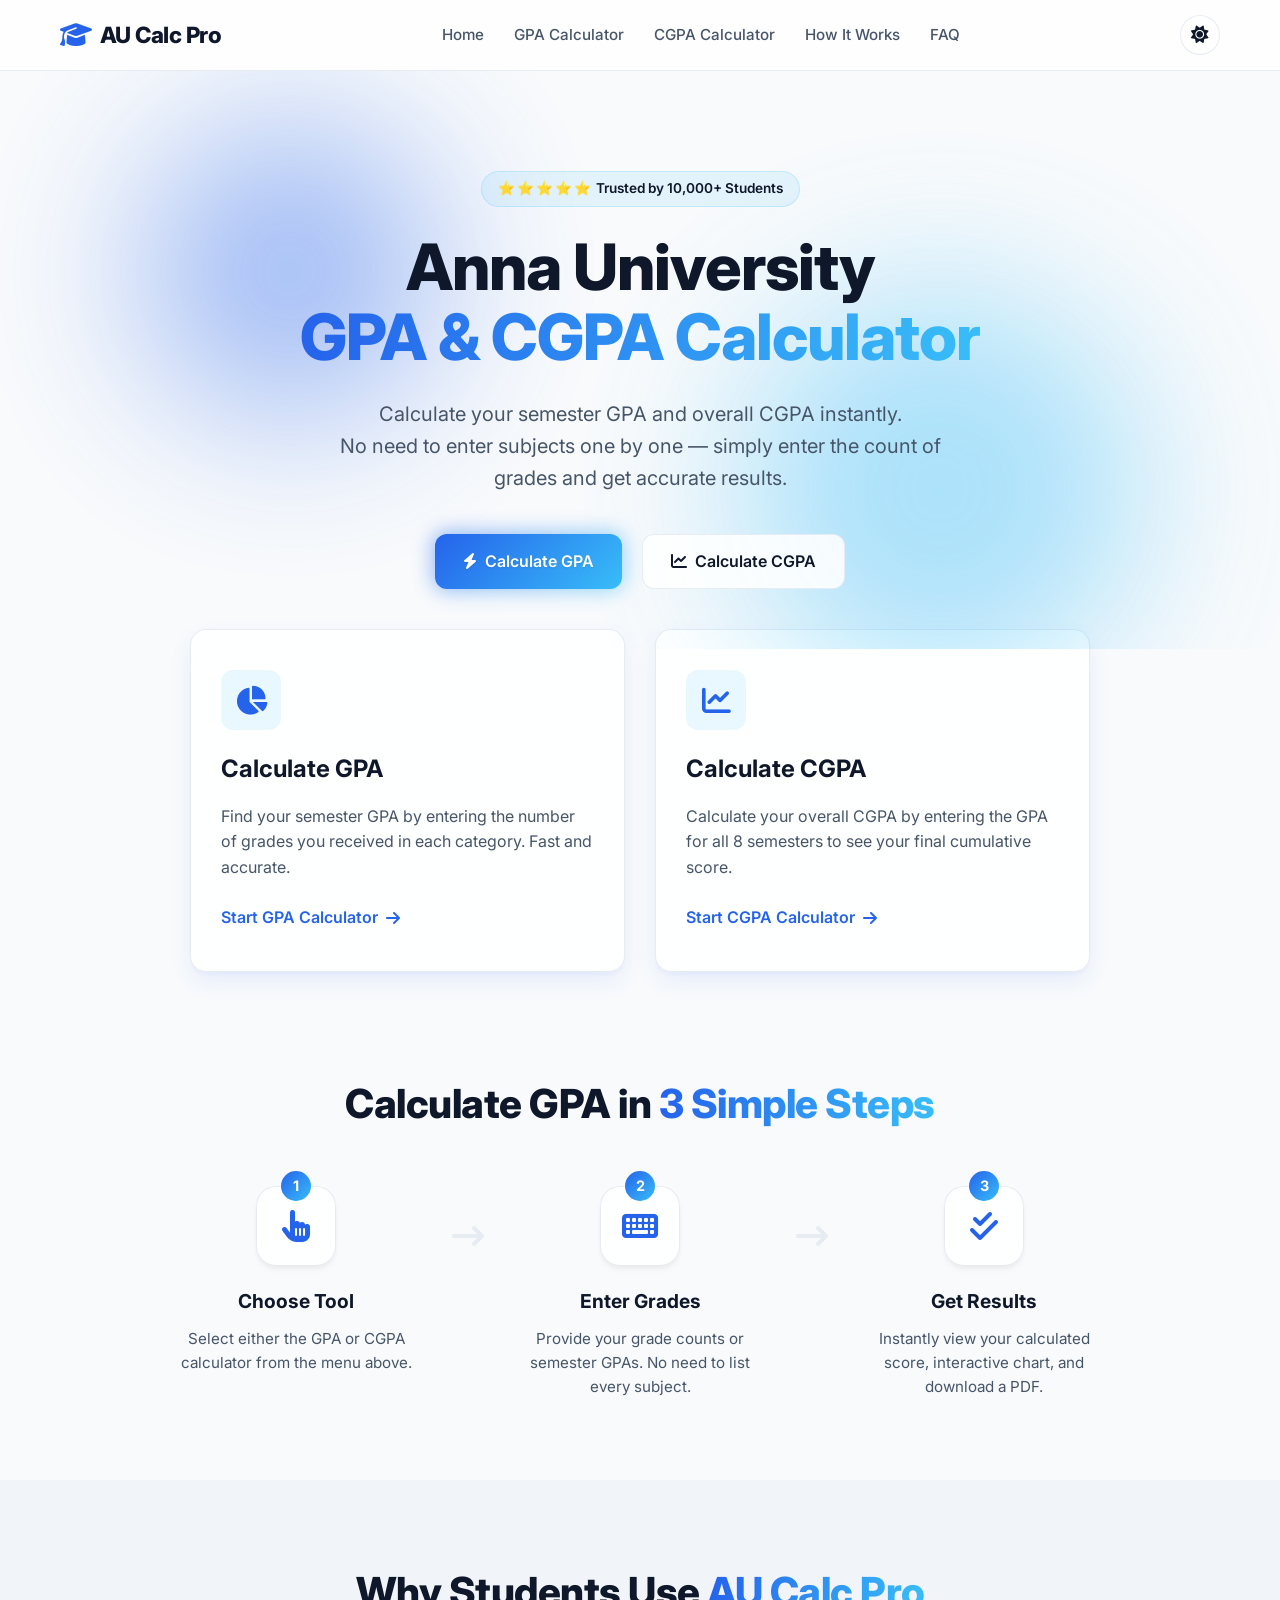
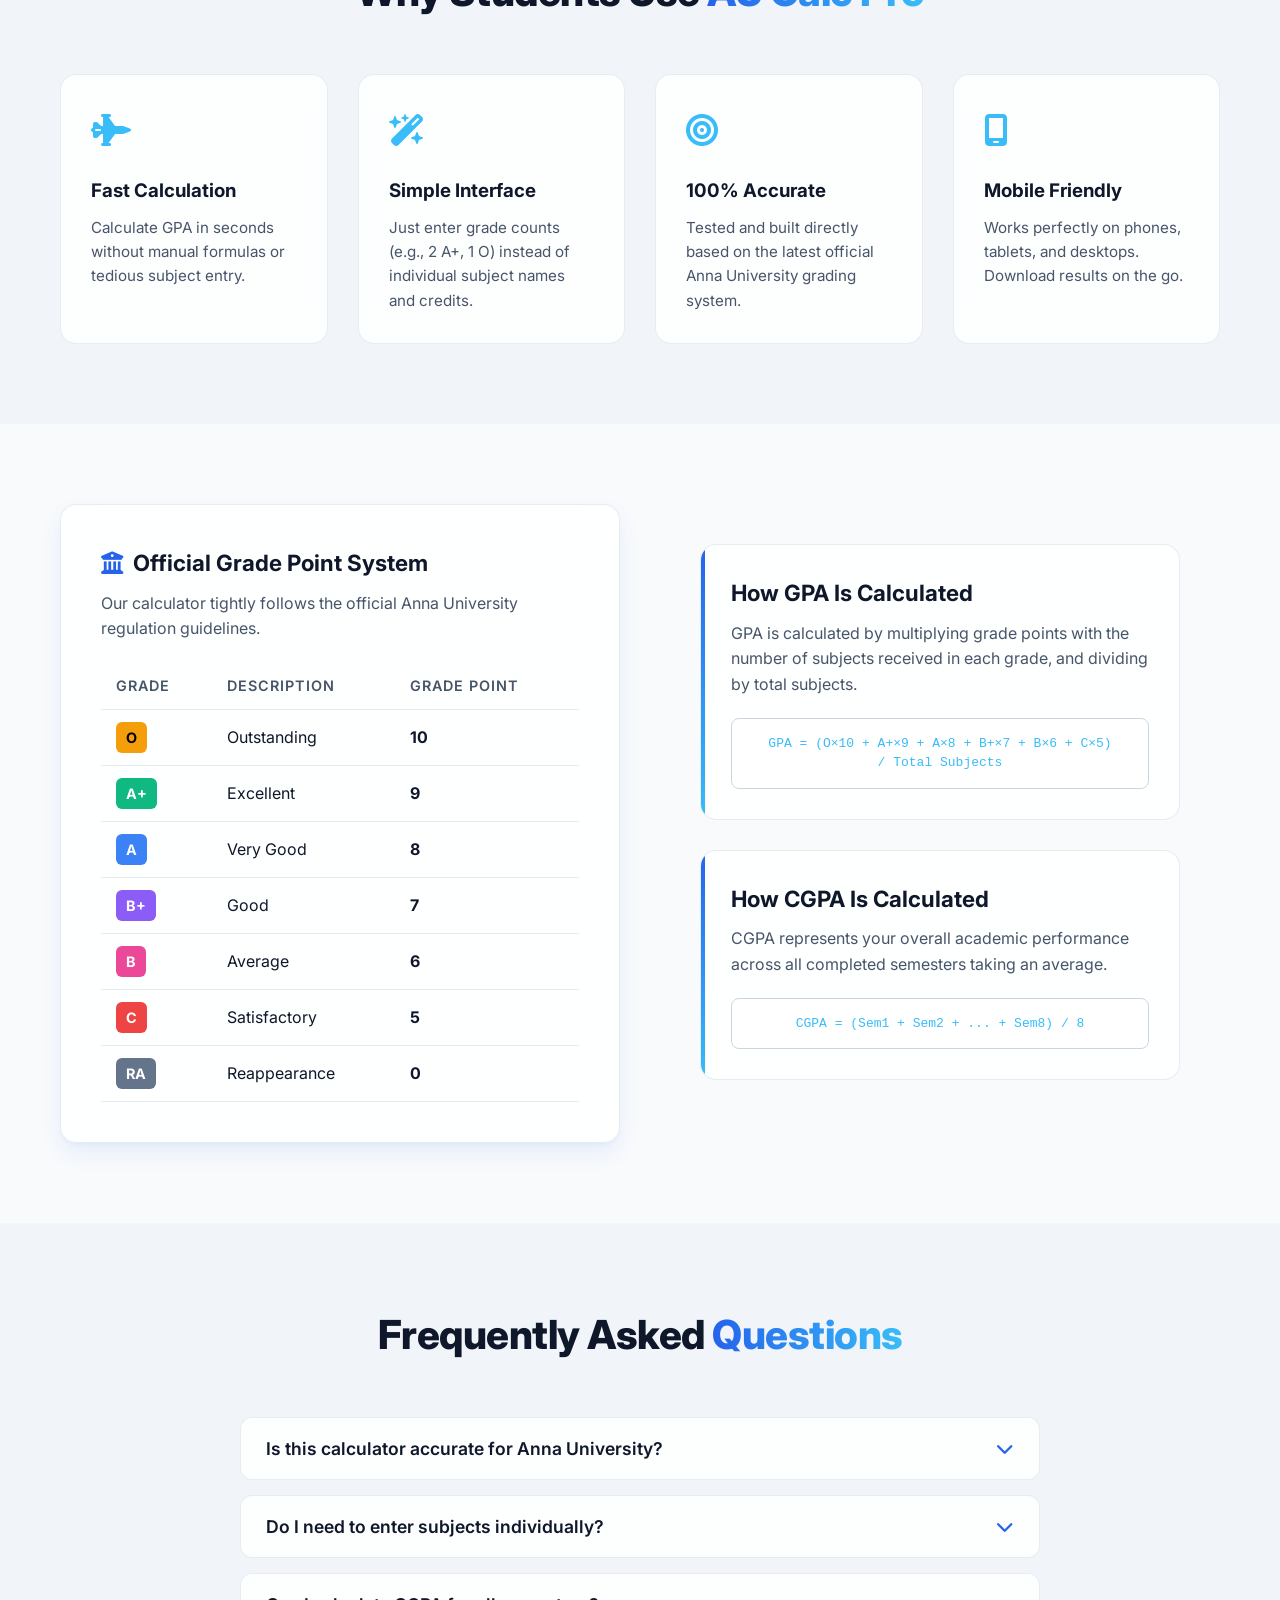
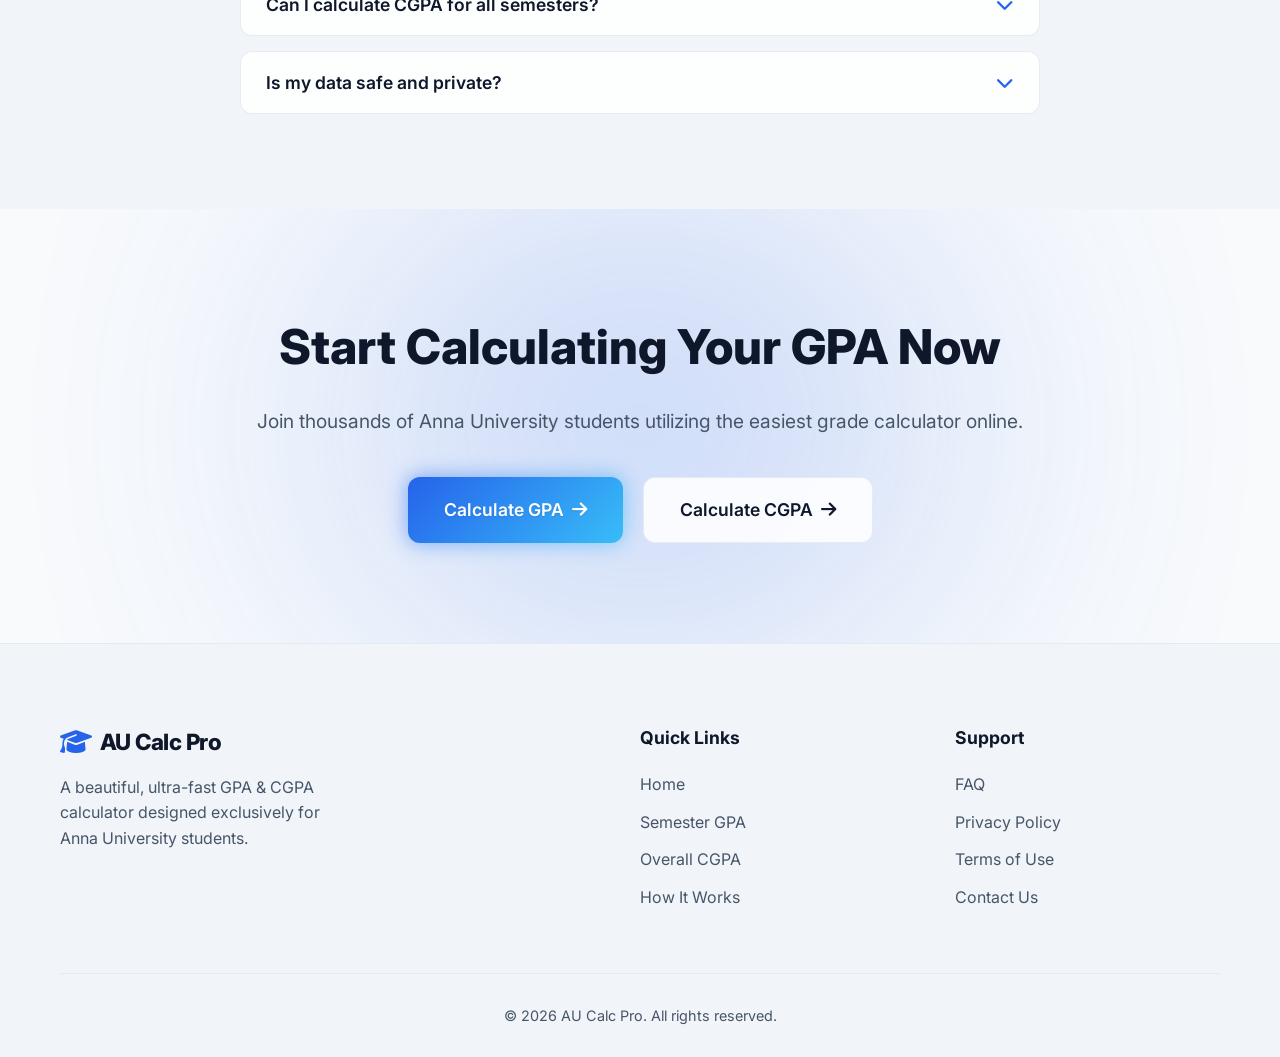
==== index.html @ 8a16a92a "Add files via upload" ====
<!DOCTYPE html>
<html lang="en">

<head>
    <meta charset="UTF-8">
    <meta name="viewport" content="width=device-width, initial-scale=1.0">
    <title>Anna University GPA & CGPA Calculator | AU Calc Pro</title>
    <meta name="description"
        content="Calculate Anna University GPA and CGPA instantly. Enter grade counts and semester GPAs to get accurate results in seconds based on the official grading system.">
    <meta name="keywords"
        content="Anna University GPA calculator, CGPA calculator Anna University, AU GPA calculator, Anna University CGPA calculator, Anna University Grade Point Average">
    <!-- Google Fonts -->
    <link href="https://fonts.googleapis.com/css2?family=Inter:wght@300;400;500;600;700;800&display=swap"
        rel="stylesheet">
    <!-- Font Awesome -->
    <link rel="stylesheet" href="https://cdnjs.cloudflare.com/ajax/libs/font-awesome/6.4.0/css/all.min.css">
    <!-- Custom CSS -->
    <link rel="stylesheet" href="css/style.css">
</head>

<body>

    <!-- 1. Navbar -->
    <nav class="navbar sticky-nav">
        <div class="container nav-container">
            <a href="index.html" class="logo">
                <i class="fa-solid fa-graduation-cap"></i>
                <span>AU Calc Pro</span>
            </a>

            <ul class="nav-links">
                <li><a href="#home">Home</a></li>
                <li><a href="gpa.html">GPA Calculator</a></li>
                <li><a href="cgpa.html">CGPA Calculator</a></li>
                <li><a href="#how-it-works">How It Works</a></li>
                <li><a href="#faq">FAQ</a></li>
            </ul>

            <div class="nav-actions">
                <div class="theme-toggle" id="theme-toggle" title="Toggle Theme">
                    <i class="fa-solid fa-moon"></i>
                </div>
                <button class="menu-toggle" id="mobile-menu-btn"><i class="fa-solid fa-bars"></i></button>
            </div>
        </div>
    </nav>

    <!-- 2. Hero Section -->
    <section id="home" class="hero-section">
        <div class="container hero-content">
            <div class="trust-badge">
                <span class="stars">⭐⭐⭐⭐⭐</span> Trusted by 10,000+ Students
            </div>
            <h1>Anna University <br><span class="gradient-text">GPA & CGPA Calculator</span></h1>
            <p class="hero-subtitle">
                Calculate your semester GPA and overall CGPA instantly. <br>
                No need to enter subjects one by one — simply enter the count of grades and get accurate results.
            </p>
            <div class="hero-buttons">
                <a href="gpa.html" class="primary-btn glow-btn"><i class="fa-solid fa-bolt"></i> Calculate GPA</a>
                <a href="cgpa.html" class="secondary-btn"><i class="fa-solid fa-chart-line"></i> Calculate CGPA</a>
            </div>

            <!-- Floating Decorative Elements -->
            <div class="blob blob-1"></div>
            <div class="blob blob-2"></div>
        </div>
    </section>

    <!-- 3. Calculator Selection Section -->
    <section class="selection-section container">
        <div class="cards-grid">
            <!-- GPA Card -->
            <div class="action-card gpa-card shadow-lg glass-card">
                <div class="card-icon glow-icon">
                    <i class="fa-solid fa-chart-pie"></i>
                </div>
                <h2>Calculate GPA</h2>
                <p>Find your semester GPA by entering the number of grades you received in each category. Fast and
                    accurate.</p>
                <a href="gpa.html" class="card-link">Start GPA Calculator <i class="fa-solid fa-arrow-right"></i></a>
            </div>

            <!-- CGPA Card -->
            <div class="action-card cgpa-card shadow-lg glass-card">
                <div class="card-icon glow-icon">
                    <i class="fa-solid fa-chart-line"></i>
                </div>
                <h2>Calculate CGPA</h2>
                <p>Calculate your overall CGPA by entering the GPA for all 8 semesters to see your final cumulative
                    score.</p>
                <a href="cgpa.html" class="card-link">Start CGPA Calculator <i class="fa-solid fa-arrow-right"></i></a>
            </div>
        </div>
    </section>

    <!-- 4. How It Works -->
    <section id="how-it-works" class="how-it-works section-padding">
        <div class="container text-center">
            <h2 class="section-title">Calculate GPA in <span class="gradient-text">3 Simple Steps</span></h2>

            <div class="steps-grid">
                <div class="step-card">
                    <div class="step-number">1</div>
                    <div class="step-icon"><i class="fa-solid fa-hand-pointer"></i></div>
                    <h3>Choose Tool</h3>
                    <p>Select either the GPA or CGPA calculator from the menu above.</p>
                </div>
                <div class="step-line"><i class="fa-solid fa-arrow-right-long"></i></div>
                <div class="step-card">
                    <div class="step-number">2</div>
                    <div class="step-icon"><i class="fa-solid fa-keyboard"></i></div>
                    <h3>Enter Grades</h3>
                    <p>Provide your grade counts or semester GPAs. No need to list every subject.</p>
                </div>
                <div class="step-line"><i class="fa-solid fa-arrow-right-long"></i></div>
                <div class="step-card">
                    <div class="step-number">3</div>
                    <div class="step-icon"><i class="fa-solid fa-check-double"></i></div>
                    <h3>Get Results</h3>
                    <p>Instantly view your calculated score, interactive chart, and download a PDF.</p>
                </div>
            </div>
        </div>
    </section>

    <!-- 5. Features Section -->
    <section class="features-section section-padding bg-alt">
        <div class="container">
            <div class="text-center mb-50">
                <h2 class="section-title">Why Students Use <span class="gradient-text">AU Calc Pro</span></h2>
            </div>

            <div class="feature-grid">
                <div class="feature-box glass-card">
                    <div class="f-icon text-accent"><i class="fa-solid fa-fighter-jet"></i></div>
                    <h3>Fast Calculation</h3>
                    <p>Calculate GPA in seconds without manual formulas or tedious subject entry.</p>
                </div>

                <div class="feature-box glass-card">
                    <div class="f-icon text-accent"><i class="fa-solid fa-wand-magic-sparkles"></i></div>
                    <h3>Simple Interface</h3>
                    <p>Just enter grade counts (e.g., 2 A+, 1 O) instead of individual subject names and credits.</p>
                </div>

                <div class="feature-box glass-card">
                    <div class="f-icon text-accent"><i class="fa-solid fa-bullseye"></i></div>
                    <h3>100% Accurate</h3>
                    <p>Tested and built directly based on the latest official Anna University grading system.</p>
                </div>

                <div class="feature-box glass-card">
                    <div class="f-icon text-accent"><i class="fa-solid fa-mobile-screen"></i></div>
                    <h3>Mobile Friendly</h3>
                    <p>Works perfectly on phones, tablets, and desktops. Download results on the go.</p>
                </div>
            </div>
        </div>
    </section>

    <!-- 6 & 7. Grading System & Explanations -->
    <section class="info-section section-padding">
        <div class="container">
            <div class="split-layout">
                <!-- Left: Grading Table -->
                <div class="info-block glass-card shadow-lg">
                    <h3><i class="fa-solid fa-building-columns text-primary"></i> Official Grade Point System</h3>
                    <p class="mb-20 text-muted">Our calculator tightly follows the official Anna University regulation
                        guidelines.</p>

                    <table class="styled-table">
                        <thead>
                            <tr>
                                <th>Grade</th>
                                <th>Description</th>
                                <th>Grade Point</th>
                            </tr>
                        </thead>
                        <tbody>
                            <tr>
                                <td><span class="badge badge-o">O</span></td>
                                <td>Outstanding</td>
                                <td><strong>10</strong></td>
                            </tr>
                            <tr>
                                <td><span class="badge badge-aplus">A+</span></td>
                                <td>Excellent</td>
                                <td><strong>9</strong></td>
                            </tr>
                            <tr>
                                <td><span class="badge badge-a">A</span></td>
                                <td>Very Good</td>
                                <td><strong>8</strong></td>
                            </tr>
                            <tr>
                                <td><span class="badge badge-bplus">B+</span></td>
                                <td>Good</td>
                                <td><strong>7</strong></td>
                            </tr>
                            <tr>
                                <td><span class="badge badge-b">B</span></td>
                                <td>Average</td>
                                <td><strong>6</strong></td>
                            </tr>
                            <tr>
                                <td><span class="badge badge-c">C</span></td>
                                <td>Satisfactory</td>
                                <td><strong>5</strong></td>
                            </tr>
                            <tr>
                                <td><span class="badge badge-ra">RA</span></td>
                                <td>Reappearance</td>
                                <td><strong>0</strong></td>
                            </tr>
                        </tbody>
                    </table>
                </div>

                <!-- Right: Explanations -->
                <div class="info-block explanations">
                    <div class="explanation-box">
                        <h3>How GPA Is Calculated</h3>
                        <p class="text-muted">GPA is calculated by multiplying grade points with the number of subjects
                            received in each grade, and dividing by total subjects.</p>
                        <div class="formula-box">
                            <code>GPA = (O×10 + A+×9 + A×8 + B+×7 + B×6 + C×5) <br> / Total Subjects</code>
                        </div>
                    </div>

                    <div class="explanation-box mt-30">
                        <h3>How CGPA Is Calculated</h3>
                        <p class="text-muted">CGPA represents your overall academic performance across all completed
                            semesters taking an average.</p>
                        <div class="formula-box">
                            <code>CGPA = (Sem1 + Sem2 + ... + Sem8) / 8</code>
                        </div>
                    </div>
                </div>
            </div>
        </div>
    </section>

    <!-- 9. FAQ Section -->
    <section id="faq" class="faq-section section-padding bg-alt">
        <div class="container">
            <h2 class="section-title text-center mb-50">Frequently Asked <span class="gradient-text">Questions</span>
            </h2>

            <div class="faq-container">
                <div class="faq-item">
                    <button class="faq-question">
                        Is this calculator accurate for Anna University?
                        <i class="fa-solid fa-chevron-down"></i>
                    </button>
                    <div class="faq-answer">
                        <p>Yes. It rigorously follows the official Anna University 10-point grading system where O is
                            10, A+ is 9, down to C which is 5.</p>
                    </div>
                </div>

                <div class="faq-item">
                    <button class="faq-question">
                        Do I need to enter subjects individually?
                        <i class="fa-solid fa-chevron-down"></i>
                    </button>
                    <div class="faq-answer">
                        <p>No. You only need to enter the total count of grades received. For example, if you got 2 A+
                            grades, just type '2' alongside the A+ field. This makes calculating extremely fast compared
                            to picking individual subjects from a drop-down list.</p>
                    </div>
                </div>

                <div class="faq-item">
                    <button class="faq-question">
                        Can I calculate CGPA for all semesters?
                        <i class="fa-solid fa-chevron-down"></i>
                    </button>
                    <div class="faq-answer">
                        <p>Yes! Navigate to the CGPA Calculator to view an interface supporting up to all 8 semesters.
                            Just drop in your semester GPA totals and hit calculate.</p>
                    </div>
                </div>

                <div class="faq-item">
                    <button class="faq-question">
                        Is my data safe and private?
                        <i class="fa-solid fa-chevron-down"></i>
                    </button>
                    <div class="faq-answer">
                        <p>100%. All calculations are handled purely on your device's browser. We do not store your
                            grades, transmit them to any server, or require a login.</p>
                    </div>
                </div>
            </div>
        </div>
    </section>

    <!-- 10. Call To Action -->
    <section class="cta-section">
        <div class="container text-center relative z-10">
            <h2>Start Calculating Your GPA Now</h2>
            <p>Join thousands of Anna University students utilizing the easiest grade calculator online.</p>
            <div class="cta-actions">
                <a href="gpa.html" class="primary-btn glow-btn cta-btn">Calculate GPA <i
                        class="fa-solid fa-arrow-right"></i></a>
                <a href="cgpa.html" class="secondary-btn cta-btn">Calculate CGPA <i
                        class="fa-solid fa-arrow-right"></i></a>
            </div>
        </div>
        <div class="cta-bg-glow"></div>
    </section>

    <!-- 11. Footer -->
    <footer class="modern-footer">
        <div class="container">
            <div class="footer-grid">
                <div class="footer-brand">
                    <div class="logo">
                        <i class="fa-solid fa-graduation-cap text-primary"></i>
                        <span>AU Calc Pro</span>
                    </div>
                    <p class="mt-15 text-muted">A beautiful, ultra-fast GPA & CGPA calculator designed exclusively for
                        Anna University students.</p>
                </div>

                <div class="footer-links">
                    <h4>Quick Links</h4>
                    <ul>
                        <li><a href="index.html">Home</a></li>
                        <li><a href="gpa.html">Semester GPA</a></li>
                        <li><a href="cgpa.html">Overall CGPA</a></li>
                        <li><a href="#how-it-works">How It Works</a></li>
                    </ul>
                </div>

                <div class="footer-links">
                    <h4>Support</h4>
                    <ul>
                        <li><a href="#faq">FAQ</a></li>
                        <li><a href="#">Privacy Policy</a></li>
                        <li><a href="#">Terms of Use</a></li>
                        <li><a href="#">Contact Us</a></li>
                    </ul>
                </div>
            </div>

            <div class="footer-bottom text-center">
                <p>&copy; 2026 AU Calc Pro. All rights reserved.</p>
            </div>
        </div>
    </footer>

    <script src="js/script.js"></script>
</body>

</html>
---- css/style.css ----
/* ===== Base Variables & Themes ===== */
@import url('https://fonts.googleapis.com/css2?family=Inter:wght@300;400;500;600;700;800&display=swap');

:root {
    /* Light Mode Theme */
    --bg-main: #f8fafc;
    --bg-alt: #f1f5f9;
    --text-main: #0f172a;
    --text-muted: #475569;
    --card-bg: rgba(255, 255, 255, 0.85);
    --card-border: rgba(226, 232, 240, 0.8);

    /* Startup Palette */
    --primary: #2563eb;
    --primary-hover: #1d4ed8;
    --accent: #38bdf8;
    --gradient: linear-gradient(135deg, #2563eb 0%, #38bdf8 100%);
    --gradient-text: linear-gradient(to right, #2563eb, #38bdf8);
    --shadow-sm: 0 4px 6px -1px rgba(0, 0, 0, 0.05), 0 2px 4px -1px rgba(0, 0, 0, 0.03);
    --shadow-lg: 0 10px 25px -3px rgba(37, 99, 235, 0.1), 0 4px 6px -2px rgba(37, 99, 235, 0.05);
    --input-bg: #ffffff;
    --input-border: #cbd5e1;
    --error: #ef4444;

    /* Grade Colors */
    --grade-o: #f59e0b;
    /* Amber */
    --grade-aplus: #10b981;
    /* Emerald */
    --grade-a: #3b82f6;
    /* Blue */
    --grade-bplus: #8b5cf6;
    /* Violet */
    --grade-b: #ec4899;
    /* Pink */
    --grade-c: #ef4444;
    /* Red */
    --grade-ra: #64748b;
    /* Slate */
}

.dark-theme {
    /* Dark Mode Theme (Specified) */
    --bg-main: #0F172A;
    --bg-alt: #0B1120;
    --text-main: #F1F5F9;
    --text-muted: #94A3B8;
    --card-bg: #1E293B;
    --card-bg-glass: rgba(30, 41, 59, 0.6);
    --card-border: rgba(255, 255, 255, 0.08);

    /* Startup Palette */
    --primary: #38BDF8;
    --primary-hover: #0ea5e9;
    --accent: #818CF8;
    --gradient: linear-gradient(135deg, #38BDF8 0%, #818CF8 100%);
    --gradient-text: linear-gradient(to right, #38BDF8, #818CF8);
    --shadow-sm: 0 4px 6px -1px rgba(0, 0, 0, 0.2), 0 2px 4px -1px rgba(0, 0, 0, 0.1);
    --shadow-lg: 0 10px 30px rgba(0, 0, 0, 0.3);
    --input-bg: rgba(15, 23, 42, 0.8);
    --input-border: rgba(255, 255, 255, 0.1);
    --error: #f87171;
}

/* ===== Resets & Core ===== */
* {
    margin: 0;
    padding: 0;
    box-sizing: border-box;
}

html {
    scroll-behavior: smooth;
}

body {
    font-family: 'Inter', sans-serif;
    background-color: var(--bg-main);
    color: var(--text-main);
    transition: background-color 0.3s ease, color 0.3s ease;
    line-height: 1.6;
    overflow-x: hidden;
}

a {
    text-decoration: none;
    color: inherit;
    transition: all 0.2s ease;
}

.container {
    width: 100%;
    max-width: 1200px;
    margin: 0 auto;
    padding: 0 20px;
}

.section-padding {
    padding: 80px 0;
}

.bg-alt {
    background-color: var(--bg-alt);
}

.text-center {
    text-align: center;
}

.mb-20 {
    margin-bottom: 20px;
}

.mb-50 {
    margin-bottom: 50px;
}

.mt-15 {
    margin-top: 15px;
}

.mt-30 {
    margin-top: 30px;
}

.text-muted {
    color: var(--text-muted);
}

.text-primary {
    color: var(--primary);
}

.text-accent {
    color: var(--accent);
}

.relative {
    position: relative;
}

.z-10 {
    z-index: 10;
}

/* ===== Utilities ===== */
.gradient-text {
    background: var(--gradient-text);
    -webkit-background-clip: text;
    background-clip: text;
    color: transparent;
    display: inline-block;
}

.glass-card {
    background: var(--card-bg-glass, var(--card-bg));
    backdrop-filter: blur(16px);
    -webkit-backdrop-filter: blur(16px);
    border: 1px solid var(--card-border);
    border-radius: 16px;
}

.shadow-lg {
    box-shadow: var(--shadow-lg);
}

/* ===== Navbar (Modern Startup) ===== */
.sticky-nav {
    position: sticky;
    top: 0;
    z-index: 1000;
    background: rgba(15, 23, 42, 0.8);
    backdrop-filter: blur(12px);
    -webkit-backdrop-filter: blur(12px);
    border-bottom: 1px solid var(--card-border);
    padding: 15px 0;
    transition: all 0.3s ease;
}

body:not(.dark-theme) .sticky-nav {
    background: rgba(255, 255, 255, 0.8);
}

.nav-container {
    display: flex;
    justify-content: space-between;
    align-items: center;
}

.logo {
    font-size: 1.4rem;
    font-weight: 800;
    display: flex;
    align-items: center;
    gap: 8px;
    letter-spacing: -0.5px;
}

.logo i {
    color: var(--primary);
    font-size: 1.6rem;
}

.nav-links {
    display: flex;
    list-style: none;
    gap: 30px;
    font-weight: 500;
    font-size: 0.95rem;
}

.nav-links a {
    color: var(--text-muted);
}

.nav-links a:hover {
    color: var(--primary);
}

.nav-actions {
    display: flex;
    align-items: center;
    gap: 15px;
}

.theme-toggle {
    cursor: pointer;
    width: 40px;
    height: 40px;
    display: flex;
    align-items: center;
    justify-content: center;
    border-radius: 50%;
    background: var(--card-bg);
    border: 1px solid var(--card-border);
    font-size: 1.1rem;
    transition: transform 0.3s ease, color 0.3s ease;
}

.theme-toggle:hover {
    transform: rotate(20deg);
    color: var(--primary);
}

.menu-toggle {
    display: none;
    background: none;
    border: none;
    color: var(--text-main);
    font-size: 1.5rem;
    cursor: pointer;
}

/* ===== Buttons ===== */
.primary-btn,
.secondary-btn {
    display: inline-flex;
    align-items: center;
    justify-content: center;
    gap: 8px;
    padding: 14px 28px;
    border-radius: 12px;
    font-weight: 600;
    font-size: 1rem;
    transition: all 0.3s ease;
    border: none;
    cursor: pointer;
}

.primary-btn {
    background: var(--gradient);
    color: white !important;
    text-shadow: 0 1px 2px rgba(0, 0, 0, 0.1);
}

.primary-btn:hover {
    transform: translateY(-2px);
    box-shadow: 0 10px 20px -10px var(--primary);
}

.secondary-btn {
    background: var(--card-bg);
    border: 1px solid var(--card-border);
    color: var(--text-main);
}

.secondary-btn:hover {
    border-color: var(--primary);
    transform: translateY(-2px);
}

.glow-btn {
    position: relative;
}

.glow-btn::after {
    content: '';
    position: absolute;
    inset: -2px;
    border-radius: 14px;
    background: var(--gradient);
    z-index: -1;
    opacity: 0.5;
    filter: blur(10px);
    transition: opacity 0.3s;
}

.glow-btn:hover::after {
    opacity: 0.8;
}

/* ===== Hero Section ===== */
.hero-section {
    padding: 100px 0 60px;
    position: relative;
    overflow: hidden;
}

.hero-content {
    text-align: center;
    max-width: 800px;
    position: relative;
    z-index: 2;
    animation: fadeUp 0.8s ease-out;
}

@keyframes fadeUp {
    from {
        opacity: 0;
        transform: translateY(30px);
    }

    to {
        opacity: 1;
        transform: translateY(0);
    }
}

.trust-badge {
    display: inline-block;
    padding: 6px 16px;
    background: rgba(56, 189, 248, 0.1);
    border: 1px solid rgba(56, 189, 248, 0.2);
    border-radius: 30px;
    font-size: 0.85rem;
    font-weight: 600;
    color: var(--text-main);
    margin-bottom: 25px;
}

.stars {
    letter-spacing: 2px;
}

.hero-section h1 {
    font-size: 4rem;
    font-weight: 800;
    line-height: 1.1;
    letter-spacing: -1px;
    margin-bottom: 25px;
}

.hero-subtitle {
    font-size: 1.25rem;
    color: var(--text-muted);
    margin-bottom: 40px;
    max-width: 650px;
    margin-left: auto;
    margin-right: auto;
}

.hero-buttons {
    display: flex;
    gap: 20px;
    justify-content: center;
}

/* Ambient Background Blobs */
.blob {
    position: absolute;
    border-radius: 50%;
    filter: blur(80px);
    z-index: -1;
    opacity: 0.4;
}

.blob-1 {
    width: 300px;
    height: 300px;
    background: var(--primary);
    top: -50px;
    left: -100px;
}

.blob-2 {
    width: 400px;
    height: 400px;
    background: var(--accent);
    bottom: -100px;
    right: -100px;
}

/* ===== Cards Selection Grid ===== */
.cards-grid {
    display: grid;
    grid-template-columns: 1fr 1fr;
    gap: 30px;
    max-width: 900px;
    margin: 0 auto;
    transform: translateY(-20px);
}

.action-card {
    padding: 40px 30px;
    text-align: left;
    transition: transform 0.4s ease, border-color 0.4s ease;
    display: flex;
    flex-direction: column;
}

.action-card:hover {
    transform: translateY(-10px);
    border-color: var(--primary);
}

.card-icon {
    width: 60px;
    height: 60px;
    background: rgba(56, 189, 248, 0.1);
    color: var(--primary);
    border-radius: 12px;
    display: flex;
    align-items: center;
    justify-content: center;
    font-size: 1.8rem;
    margin-bottom: 20px;
}

.action-card h2 {
    font-size: 1.5rem;
    font-weight: 700;
    margin-bottom: 15px;
}

.action-card p {
    color: var(--text-muted);
    margin-bottom: 25px;
    flex-grow: 1;
}

.card-link {
    font-weight: 600;
    color: var(--primary);
    display: inline-flex;
    align-items: center;
    gap: 8px;
}

.card-link i {
    transition: transform 0.3s;
}

.action-card:hover .card-link i {
    transform: translateX(5px);
}

/* ===== How It Works ===== */
.section-title {
    font-size: 2.5rem;
    font-weight: 800;
    margin-bottom: 50px;
    letter-spacing: -0.5px;
}

.steps-grid {
    display: flex;
    justify-content: space-between;
    align-items: flex-start;
    max-width: 1000px;
    margin: 0 auto;
}

.step-card {
    flex: 1;
    position: relative;
}

.step-number {
    position: absolute;
    top: -15px;
    left: 50%;
    transform: translateX(-50%);
    width: 30px;
    height: 30px;
    background: var(--gradient);
    color: white;
    font-weight: bold;
    border-radius: 50%;
    display: flex;
    align-items: center;
    justify-content: center;
    font-size: 0.9rem;
}

.step-icon {
    width: 80px;
    height: 80px;
    background: var(--card-bg);
    border: 1px solid var(--card-border);
    border-radius: 20px;
    display: flex;
    align-items: center;
    justify-content: center;
    font-size: 2rem;
    color: var(--primary);
    margin: 0 auto 20px;
    box-shadow: var(--shadow-sm);
}

.step-card h3 {
    margin-bottom: 10px;
    font-size: 1.2rem;
}

.step-card p {
    color: var(--text-muted);
    font-size: 0.95rem;
    max-width: 250px;
    margin: 0 auto;
}

.step-line {
    font-size: 2rem;
    color: var(--card-border);
    margin-top: 25px;
}

/* ===== Features Grid ===== */
.feature-grid {
    display: grid;
    grid-template-columns: repeat(auto-fit, minmax(250px, 1fr));
    gap: 30px;
}

.feature-box {
    padding: 30px;
    text-align: left;
    transition: transform 0.3s;
}

.feature-box:hover {
    transform: translateY(-5px);
}

.f-icon {
    font-size: 2rem;
    margin-bottom: 20px;
}

.feature-box h3 {
    margin-bottom: 10px;
}

.feature-box p {
    color: var(--text-muted);
    font-size: 0.95rem;
}

/* ===== Info & Grading System ===== */
.split-layout {
    display: grid;
    grid-template-columns: 1fr 1fr;
    gap: 40px;
    align-items: start;
}

.info-block {
    padding: 40px;
}

.info-block h3 {
    font-size: 1.4rem;
    margin-bottom: 10px;
    display: flex;
    align-items: center;
    gap: 10px;
}

.styled-table {
    width: 100%;
    border-collapse: collapse;
    margin-top: 20px;
}

.styled-table th,
.styled-table td {
    padding: 12px 15px;
    text-align: left;
    border-bottom: 1px solid var(--card-border);
}

.styled-table th {
    font-weight: 600;
    color: var(--text-muted);
    font-size: 0.9rem;
    text-transform: uppercase;
    letter-spacing: 1px;
}

.badge {
    display: inline-block;
    padding: 4px 10px;
    border-radius: 6px;
    font-weight: 700;
    font-size: 0.9rem;
    color: #fff;
}

.badge-o {
    background: var(--grade-o);
    color: #000;
}

.badge-aplus {
    background: var(--grade-aplus);
}

.badge-a {
    background: var(--grade-a);
}

.badge-bplus {
    background: var(--grade-bplus);
}

.badge-b {
    background: var(--grade-b);
}

.badge-c {
    background: var(--grade-c);
}

.badge-ra {
    background: var(--grade-ra);
}

.explanation-box {
    background: var(--card-bg);
    border: 1px solid var(--card-border);
    border-radius: 16px;
    padding: 30px;
    position: relative;
    overflow: hidden;
}

.explanation-box::before {
    content: '';
    position: absolute;
    left: 0;
    top: 0;
    height: 100%;
    width: 4px;
    background: var(--gradient);
}

.formula-box {
    background: var(--input-bg);
    border: 1px solid var(--input-border);
    padding: 15px;
    border-radius: 8px;
    margin-top: 20px;
    font-family: monospace;
    color: var(--accent);
    text-align: center;
    line-height: 1.5;
}

/* ===== FAQ ===== */
.faq-container {
    max-width: 800px;
    margin: 0 auto;
}

.faq-item {
    background: var(--card-bg);
    border: 1px solid var(--card-border);
    border-radius: 12px;
    margin-bottom: 15px;
    overflow: hidden;
}

.faq-question {
    width: 100%;
    text-align: left;
    background: none;
    border: none;
    padding: 20px 25px;
    font-size: 1.1rem;
    font-weight: 600;
    color: var(--text-main);
    cursor: pointer;
    display: flex;
    justify-content: space-between;
    align-items: center;
    font-family: inherit;
}

.faq-question i {
    transition: transform 0.3s;
    color: var(--primary);
}

.faq-item.active .faq-question i {
    transform: rotate(180deg);
}

.faq-answer {
    padding: 0 25px;
    max-height: 0;
    overflow: hidden;
    transition: max-height 0.4s ease, padding 0.4s ease;
    color: var(--text-muted);
}

.faq-item.active .faq-answer {
    padding: 0 25px 20px;
    max-height: 200px;
}

/* ===== CTA Section ===== */
.cta-section {
    padding: 100px 0;
    position: relative;
    overflow: hidden;
    background: #0B1120;
    color: white;
}

body:not(.dark-theme) .cta-section {
    background: var(--bg-main);
    color: var(--text-main);
}

body:not(.dark-theme) .cta-section h2 {
    color: var(--text-main);
}

body:not(.dark-theme) .cta-section p {
    color: var(--text-muted);
}

.cta-section h2 {
    font-size: 3rem;
    font-weight: 800;
    margin-bottom: 20px;
}

.cta-section p {
    color: #94A3B8;
    font-size: 1.2rem;
    margin-bottom: 40px;
}

.cta-actions {
    display: flex;
    justify-content: center;
    gap: 20px;
}

.cta-btn {
    padding: 18px 36px;
    font-size: 1.1rem;
}

.bg-white {
    background: white;
    border: none;
}

.cta-bg-glow {
    position: absolute;
    top: 50%;
    left: 50%;
    transform: translate(-50%, -50%);
    width: 600px;
    height: 400px;
    background: var(--primary);
    filter: blur(150px);
    opacity: 0.3;
    z-index: 1;
    border-radius: 50%;
}

/* ===== Footer ===== */
.modern-footer {
    background: var(--bg-alt);
    border-top: 1px solid var(--card-border);
    padding: 80px 0 30px;
}

.footer-grid {
    display: grid;
    grid-template-columns: 2fr 1fr 1fr;
    gap: 50px;
    margin-bottom: 50px;
}

.footer-brand p {
    max-width: 300px;
}

.footer-links h4 {
    font-size: 1.1rem;
    margin-bottom: 20px;
}

.footer-links ul {
    list-style: none;
}

.footer-links li {
    margin-bottom: 12px;
}

.footer-links a {
    color: var(--text-muted);
}

.footer-links a:hover {
    color: var(--primary);
}

.footer-bottom {
    padding-top: 30px;
    border-top: 1px solid var(--card-border);
    color: var(--text-muted);
    font-size: 0.9rem;
}

/* ===== Calc Pages Specific Updates ===== */
.calc-container {
    padding-top: 40px;
    padding-bottom: 60px;
    min-height: 80vh;
}

.page-header {
    text-align: center;
    margin-bottom: 50px;
    padding-top: 20px;
}

.page-header h2 {
    font-size: 3rem;
    font-weight: 800;
    letter-spacing: -1px;
}

/* Keep existing forms from old style.css logic */
.app-layout {
    display: grid;
    grid-template-columns: 1fr 1fr;
    gap: 30px;
    align-items: start;
}

.input-panel,
.result-panel {
    padding: 40px;
}

.flex-column {
    display: flex;
    flex-direction: column;
}

.flex-grow {
    flex-grow: 1;
    display: flex;
    align-items: center;
    justify-content: center;
}

.w-100 {
    width: 100%;
}

.form-group {
    margin-bottom: 20px;
}

.form-group label {
    display: block;
    font-size: 0.95rem;
    font-weight: 600;
    margin-bottom: 10px;
    color: var(--text-muted);
}

.form-group input {
    width: 100%;
    padding: 15px 20px;
    border-radius: 12px;
    border: 1px solid var(--input-border);
    background: var(--input-bg);
    color: var(--text-main);
    font-family: inherit;
    font-size: 1.05rem;
    transition: all 0.3s;
    outline: none;
}

.form-group input:focus {
    border-color: var(--primary);
    box-shadow: 0 0 0 3px rgba(56, 189, 248, 0.2);
}

.main-input input {
    font-size: 1.5rem;
    font-weight: 700;
    text-align: center;
}

.grades-grid,
.semesters-grid {
    display: grid;
    grid-template-columns: 1fr 1fr;
    gap: 20px;
}

.grade-input-group label {
    display: flex;
    justify-content: space-between;
    align-items: center;
    padding: 10px 15px;
    border-radius: 10px 10px 0 0;
    margin-bottom: 0;
    color: #fff;
}

.grade-input-group small {
    font-weight: 500;
    opacity: 0.9;
}

.grade-input-group input {
    border-radius: 0 0 10px 10px;
    border-top: none;
    text-align: center;
    font-weight: 700;
}

.error-msg {
    color: var(--error);
    background: rgba(248, 113, 113, 0.1);
    padding: 15px;
    border-radius: 10px;
    border: 1px solid rgba(248, 113, 113, 0.2);
    font-weight: 500;
    display: none;
    align-items: center;
    gap: 10px;
    margin-top: 20px;
    animation: shake 0.5s;
}

/* Result Panel */
.result-header {
    display: flex;
    justify-content: space-between;
    align-items: center;
    margin-bottom: 30px;
    padding-bottom: 20px;
    border-bottom: 1px solid var(--card-border);
}

.result-actions {
    display: flex;
    gap: 10px;
}

.icon-btn {
    width: 40px;
    height: 40px;
    border-radius: 10px;
    border: 1px solid var(--input-border);
    background: var(--input-bg);
    color: var(--text-main);
    cursor: pointer;
    transition: all 0.2s;
    display: flex;
    align-items: center;
    justify-content: center;
    font-size: 1.1rem;
}

.icon-btn:hover {
    background: var(--gradient);
    color: white;
    border-color: transparent;
}

.score-circle-container {
    display: flex;
    justify-content: center;
    margin: 40px 0;
}

.score-circle {
    position: relative;
    width: 220px;
    height: 220px;
}

.score-circle svg {
    width: 100%;
    height: 100%;
    transform: rotate(-90deg);
}

.score-circle circle {
    fill: none;
    stroke-width: 8;
    stroke-linecap: round;
}

.score-circle .bg {
    stroke: var(--input-border);
}

.score-circle .progress {
    stroke: var(--primary);
    stroke-dasharray: 283;
    stroke-dashoffset: 283;
    transition: stroke-dashoffset 1.5s cubic-bezier(0.1, 0.7, 0.1, 1);
}

.score-value {
    position: absolute;
    top: 50%;
    left: 50%;
    transform: translate(-50%, -50%);
    text-align: center;
}

.score-value span {
    display: block;
    font-size: 3.5rem;
    font-weight: 800;
    line-height: 1;
    background: var(--gradient-text);
    -webkit-background-clip: text;
    background-clip: text;
    color: transparent;
}

.score-value small {
    font-size: 1rem;
    color: var(--text-muted);
    font-weight: 600;
    text-transform: uppercase;
    letter-spacing: 2px;
    margin-top: 5px;
    display: block;
}

.chart-container {
    width: 100%;
    height: 250px;
    margin-top: 40px;
    position: relative;
    display: none;
}

.performance-msg {
    text-align: center;
    margin-top: 25px;
    font-size: 1.1rem;
    font-weight: 600;
    color: var(--accent);
}

/* PDF Report Table */
.pdf-breakdown-table {
    width: 100%;
    margin-top: 30px;
    border-collapse: collapse;
    display: none;
    /* hidden normally, shown during PDF export */
    font-size: 0.9rem;
}

.pdf-breakdown-table th,
.pdf-breakdown-table td {
    padding: 10px;
    border: 1px solid var(--card-border);
    text-align: center;
    color: var(--text-main);
}

.pdf-breakdown-table th {
    background-color: var(--bg-alt);
    color: var(--text-main);
    font-weight: 700;
}

.pdf-breakdown-table tbody tr:nth-child(even) {
    background-color: var(--bg-alt);
}

.pdf-breakdown-table.theme-light {
    border: 1px solid #e2e8f0;
}

.pdf-breakdown-table.theme-light th,
.pdf-breakdown-table.theme-light td {
    border: 1px solid #e2e8f0;
    color: #0f172a;
}

.pdf-breakdown-table.theme-light th {
    background-color: #f8fafc;
}

.pdf-breakdown-table.theme-light tbody tr:nth-child(even) {
    background-color: #f1f5f9;
}

@keyframes shake {

    0%,
    100% {
        transform: translateX(0);
    }

    25% {
        transform: translateX(-5px);
    }

    50% {
        transform: translateX(5px);
    }

    75% {
        transform: translateX(-5px);
    }
}

/* Badge Colors setup */
.o-grade {
    background: var(--grade-o);
    color: #000 !important;
}

.aplus-grade {
    background: var(--grade-aplus);
}

.a-grade {
    background: var(--grade-a);
}

.bplus-grade {
    background: var(--grade-bplus);
}

.b-grade {
    background: var(--grade-b);
}

.c-grade {
    background: var(--grade-c);
}

/* Responsive */
@media (max-width: 900px) {
    .nav-links {
        display: none;
    }

    /* Add hamburger logic here if needed */
    .menu-toggle {
        display: block;
    }

    .hero-section h1 {
        font-size: 2.8rem;
    }

    .cards-grid,
    .steps-grid,
    .split-layout,
    .app-layout {
        grid-template-columns: 1fr;
        flex-direction: column;
    }

    .step-line {
        display: none;
    }

    .footer-grid {
        grid-template-columns: 1fr;
        gap: 30px;
        text-align: center;
    }

    .footer-brand p {
        margin: 15px auto;
    }
}
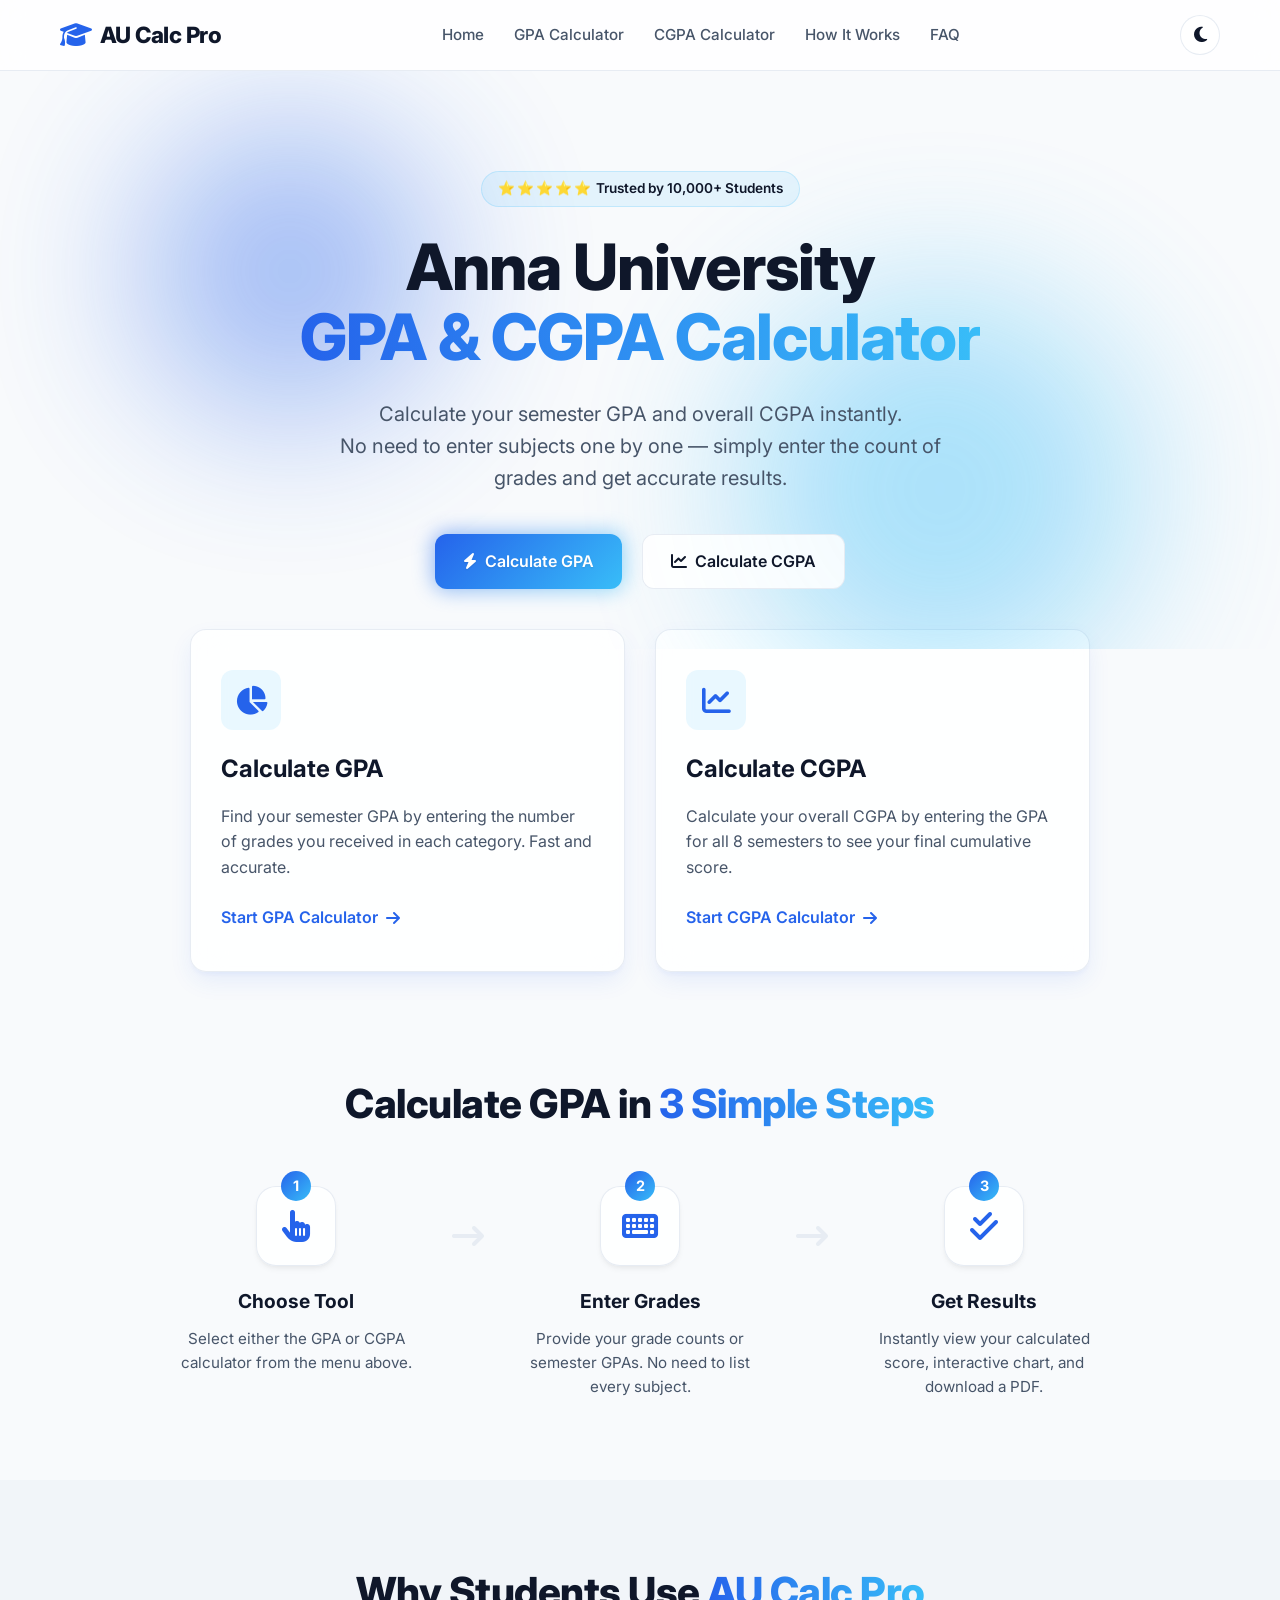
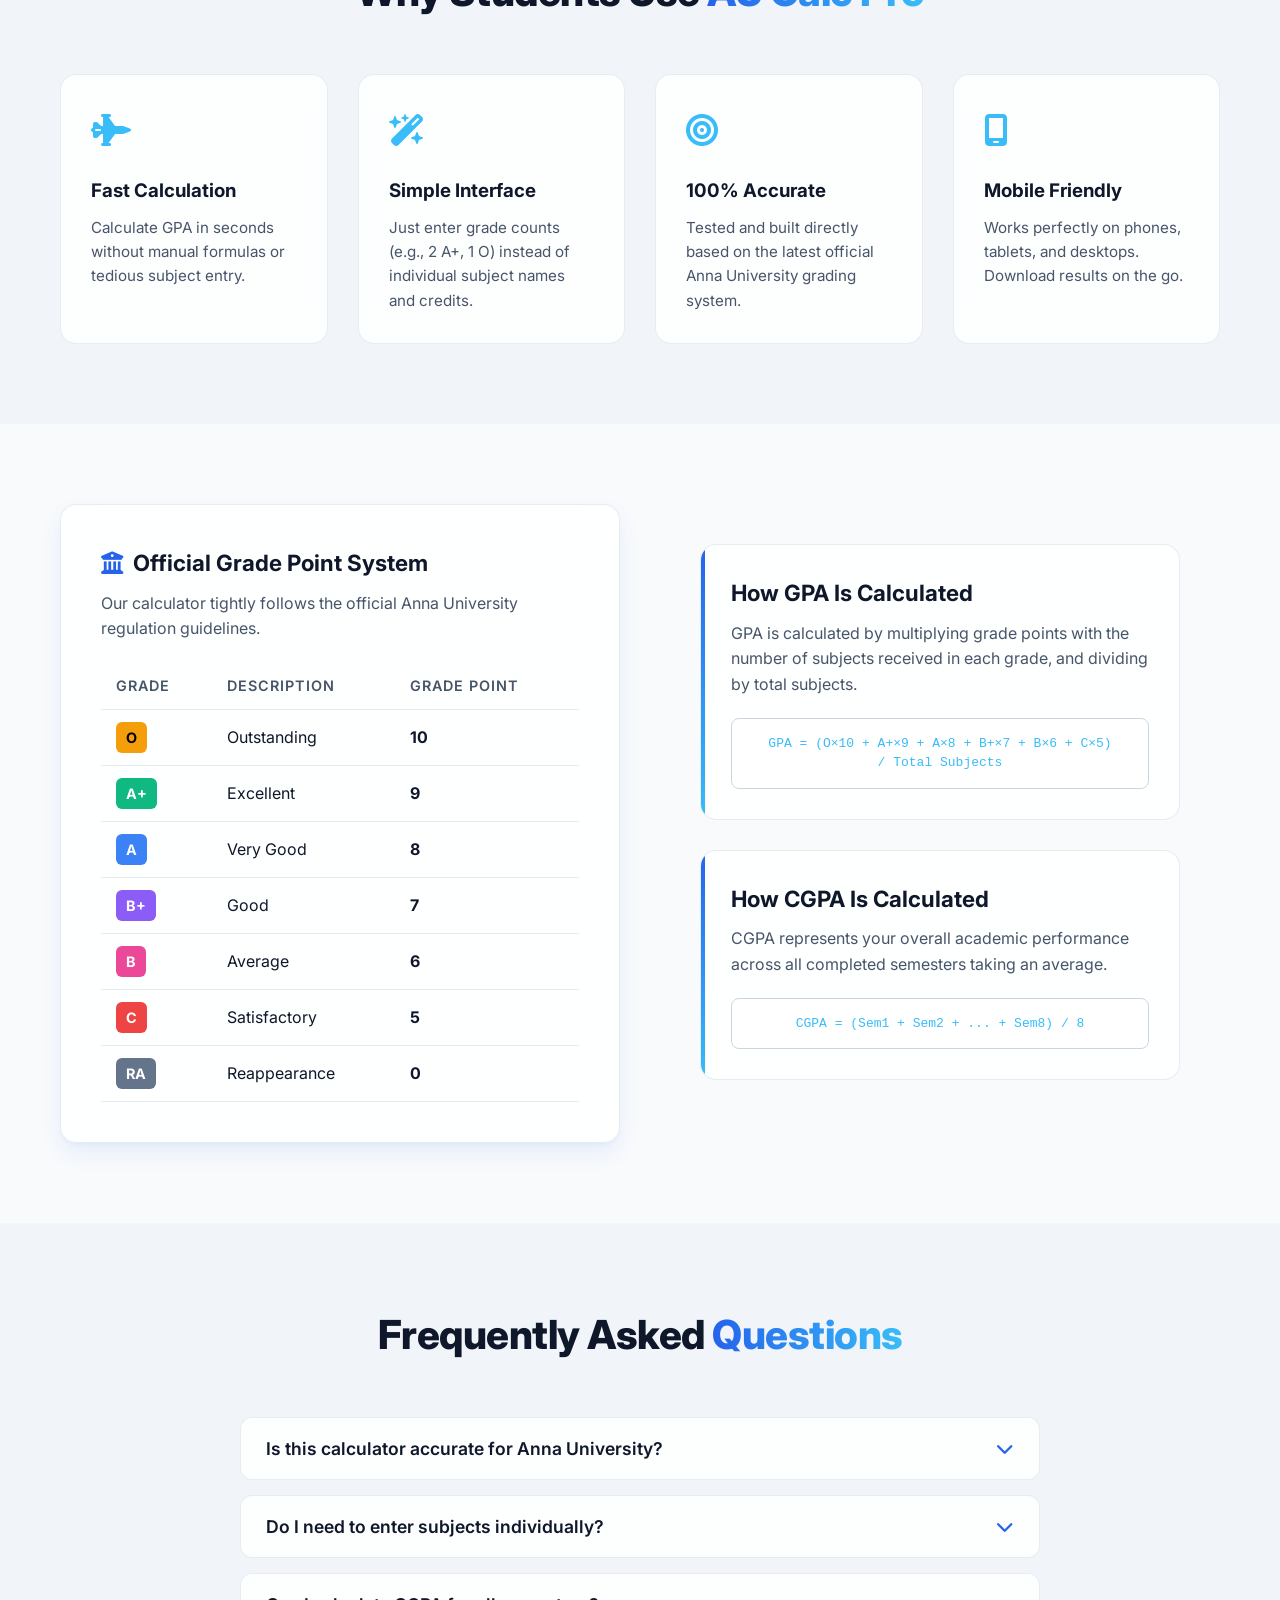
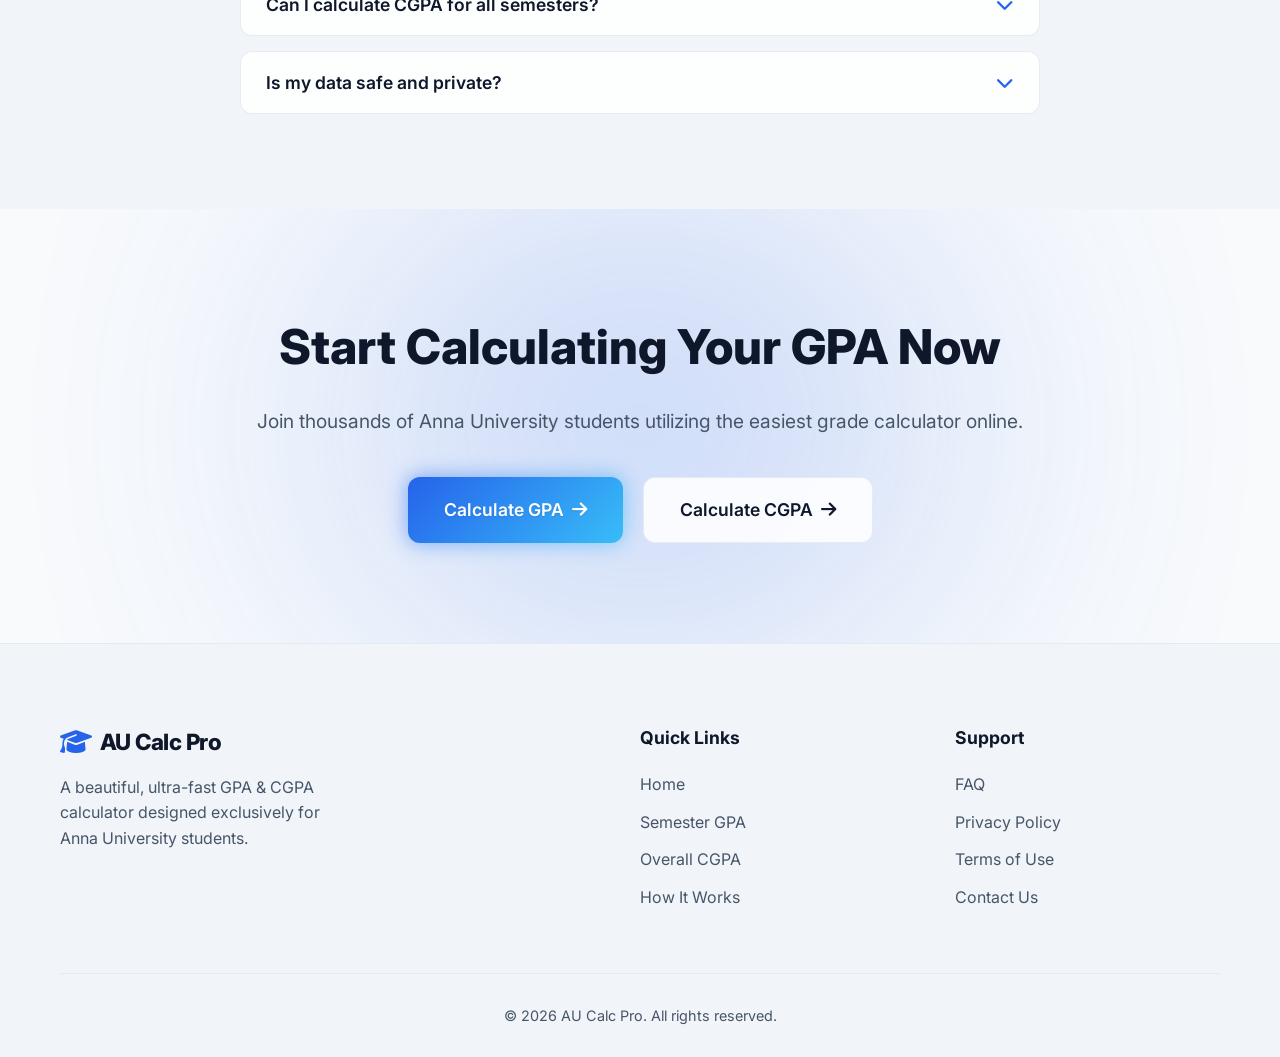
==== commit d74b85d7: "Update index.html" ====
--- a/index.html
+++ b/index.html
@@ -15,7 +15,7 @@
     <!-- Font Awesome -->
     <link rel="stylesheet" href="https://cdnjs.cloudflare.com/ajax/libs/font-awesome/6.4.0/css/all.min.css">
     <!-- Custom CSS -->
-    <link rel="stylesheet" href="css/style.css">
+    <link rel="stylesheet" href="style.css">
 </head>
 
 <body>
@@ -354,4 +354,5 @@
     <script src="js/script.js"></script>
 </body>
 
-</html>+
+</html>
--- a/style.css
+++ b/style.css
@@ -0,0 +1,1212 @@
+/* ===== Base Variables & Themes ===== */
+@import url('https://fonts.googleapis.com/css2?family=Inter:wght@300;400;500;600;700;800&display=swap');
+
+:root {
+    /* Light Mode Theme */
+    --bg-main: #f8fafc;
+    --bg-alt: #f1f5f9;
+    --text-main: #0f172a;
+    --text-muted: #475569;
+    --card-bg: rgba(255, 255, 255, 0.85);
+    --card-border: rgba(226, 232, 240, 0.8);
+
+    /* Startup Palette */
+    --primary: #2563eb;
+    --primary-hover: #1d4ed8;
+    --accent: #38bdf8;
+    --gradient: linear-gradient(135deg, #2563eb 0%, #38bdf8 100%);
+    --gradient-text: linear-gradient(to right, #2563eb, #38bdf8);
+    --shadow-sm: 0 4px 6px -1px rgba(0, 0, 0, 0.05), 0 2px 4px -1px rgba(0, 0, 0, 0.03);
+    --shadow-lg: 0 10px 25px -3px rgba(37, 99, 235, 0.1), 0 4px 6px -2px rgba(37, 99, 235, 0.05);
+    --input-bg: #ffffff;
+    --input-border: #cbd5e1;
+    --error: #ef4444;
+
+    /* Grade Colors */
+    --grade-o: #f59e0b;
+    /* Amber */
+    --grade-aplus: #10b981;
+    /* Emerald */
+    --grade-a: #3b82f6;
+    /* Blue */
+    --grade-bplus: #8b5cf6;
+    /* Violet */
+    --grade-b: #ec4899;
+    /* Pink */
+    --grade-c: #ef4444;
+    /* Red */
+    --grade-ra: #64748b;
+    /* Slate */
+}
+
+.dark-theme {
+    /* Dark Mode Theme (Specified) */
+    --bg-main: #0F172A;
+    --bg-alt: #0B1120;
+    --text-main: #F1F5F9;
+    --text-muted: #94A3B8;
+    --card-bg: #1E293B;
+    --card-bg-glass: rgba(30, 41, 59, 0.6);
+    --card-border: rgba(255, 255, 255, 0.08);
+
+    /* Startup Palette */
+    --primary: #38BDF8;
+    --primary-hover: #0ea5e9;
+    --accent: #818CF8;
+    --gradient: linear-gradient(135deg, #38BDF8 0%, #818CF8 100%);
+    --gradient-text: linear-gradient(to right, #38BDF8, #818CF8);
+    --shadow-sm: 0 4px 6px -1px rgba(0, 0, 0, 0.2), 0 2px 4px -1px rgba(0, 0, 0, 0.1);
+    --shadow-lg: 0 10px 30px rgba(0, 0, 0, 0.3);
+    --input-bg: rgba(15, 23, 42, 0.8);
+    --input-border: rgba(255, 255, 255, 0.1);
+    --error: #f87171;
+}
+
+/* ===== Resets & Core ===== */
+* {
+    margin: 0;
+    padding: 0;
+    box-sizing: border-box;
+}
+
+html {
+    scroll-behavior: smooth;
+}
+
+body {
+    font-family: 'Inter', sans-serif;
+    background-color: var(--bg-main);
+    color: var(--text-main);
+    transition: background-color 0.3s ease, color 0.3s ease;
+    line-height: 1.6;
+    overflow-x: hidden;
+}
+
+a {
+    text-decoration: none;
+    color: inherit;
+    transition: all 0.2s ease;
+}
+
+.container {
+    width: 100%;
+    max-width: 1200px;
+    margin: 0 auto;
+    padding: 0 20px;
+}
+
+.section-padding {
+    padding: 80px 0;
+}
+
+.bg-alt {
+    background-color: var(--bg-alt);
+}
+
+.text-center {
+    text-align: center;
+}
+
+.mb-20 {
+    margin-bottom: 20px;
+}
+
+.mb-50 {
+    margin-bottom: 50px;
+}
+
+.mt-15 {
+    margin-top: 15px;
+}
+
+.mt-30 {
+    margin-top: 30px;
+}
+
+.text-muted {
+    color: var(--text-muted);
+}
+
+.text-primary {
+    color: var(--primary);
+}
+
+.text-accent {
+    color: var(--accent);
+}
+
+.relative {
+    position: relative;
+}
+
+.z-10 {
+    z-index: 10;
+}
+
+/* ===== Utilities ===== */
+.gradient-text {
+    background: var(--gradient-text);
+    -webkit-background-clip: text;
+    background-clip: text;
+    color: transparent;
+    display: inline-block;
+}
+
+.glass-card {
+    background: var(--card-bg-glass, var(--card-bg));
+    backdrop-filter: blur(16px);
+    -webkit-backdrop-filter: blur(16px);
+    border: 1px solid var(--card-border);
+    border-radius: 16px;
+}
+
+.shadow-lg {
+    box-shadow: var(--shadow-lg);
+}
+
+/* ===== Navbar (Modern Startup) ===== */
+.sticky-nav {
+    position: sticky;
+    top: 0;
+    z-index: 1000;
+    background: rgba(15, 23, 42, 0.8);
+    backdrop-filter: blur(12px);
+    -webkit-backdrop-filter: blur(12px);
+    border-bottom: 1px solid var(--card-border);
+    padding: 15px 0;
+    transition: all 0.3s ease;
+}
+
+body:not(.dark-theme) .sticky-nav {
+    background: rgba(255, 255, 255, 0.8);
+}
+
+.nav-container {
+    display: flex;
+    justify-content: space-between;
+    align-items: center;
+}
+
+.logo {
+    font-size: 1.4rem;
+    font-weight: 800;
+    display: flex;
+    align-items: center;
+    gap: 8px;
+    letter-spacing: -0.5px;
+}
+
+.logo i {
+    color: var(--primary);
+    font-size: 1.6rem;
+}
+
+.nav-links {
+    display: flex;
+    list-style: none;
+    gap: 30px;
+    font-weight: 500;
+    font-size: 0.95rem;
+}
+
+.nav-links a {
+    color: var(--text-muted);
+}
+
+.nav-links a:hover {
+    color: var(--primary);
+}
+
+.nav-actions {
+    display: flex;
+    align-items: center;
+    gap: 15px;
+}
+
+.theme-toggle {
+    cursor: pointer;
+    width: 40px;
+    height: 40px;
+    display: flex;
+    align-items: center;
+    justify-content: center;
+    border-radius: 50%;
+    background: var(--card-bg);
+    border: 1px solid var(--card-border);
+    font-size: 1.1rem;
+    transition: transform 0.3s ease, color 0.3s ease;
+}
+
+.theme-toggle:hover {
+    transform: rotate(20deg);
+    color: var(--primary);
+}
+
+.menu-toggle {
+    display: none;
+    background: none;
+    border: none;
+    color: var(--text-main);
+    font-size: 1.5rem;
+    cursor: pointer;
+}
+
+/* ===== Buttons ===== */
+.primary-btn,
+.secondary-btn {
+    display: inline-flex;
+    align-items: center;
+    justify-content: center;
+    gap: 8px;
+    padding: 14px 28px;
+    border-radius: 12px;
+    font-weight: 600;
+    font-size: 1rem;
+    transition: all 0.3s ease;
+    border: none;
+    cursor: pointer;
+}
+
+.primary-btn {
+    background: var(--gradient);
+    color: white !important;
+    text-shadow: 0 1px 2px rgba(0, 0, 0, 0.1);
+}
+
+.primary-btn:hover {
+    transform: translateY(-2px);
+    box-shadow: 0 10px 20px -10px var(--primary);
+}
+
+.secondary-btn {
+    background: var(--card-bg);
+    border: 1px solid var(--card-border);
+    color: var(--text-main);
+}
+
+.secondary-btn:hover {
+    border-color: var(--primary);
+    transform: translateY(-2px);
+}
+
+.glow-btn {
+    position: relative;
+}
+
+.glow-btn::after {
+    content: '';
+    position: absolute;
+    inset: -2px;
+    border-radius: 14px;
+    background: var(--gradient);
+    z-index: -1;
+    opacity: 0.5;
+    filter: blur(10px);
+    transition: opacity 0.3s;
+}
+
+.glow-btn:hover::after {
+    opacity: 0.8;
+}
+
+/* ===== Hero Section ===== */
+.hero-section {
+    padding: 100px 0 60px;
+    position: relative;
+    overflow: hidden;
+}
+
+.hero-content {
+    text-align: center;
+    max-width: 800px;
+    position: relative;
+    z-index: 2;
+    animation: fadeUp 0.8s ease-out;
+}
+
+@keyframes fadeUp {
+    from {
+        opacity: 0;
+        transform: translateY(30px);
+    }
+
+    to {
+        opacity: 1;
+        transform: translateY(0);
+    }
+}
+
+.trust-badge {
+    display: inline-block;
+    padding: 6px 16px;
+    background: rgba(56, 189, 248, 0.1);
+    border: 1px solid rgba(56, 189, 248, 0.2);
+    border-radius: 30px;
+    font-size: 0.85rem;
+    font-weight: 600;
+    color: var(--text-main);
+    margin-bottom: 25px;
+}
+
+.stars {
+    letter-spacing: 2px;
+}
+
+.hero-section h1 {
+    font-size: 4rem;
+    font-weight: 800;
+    line-height: 1.1;
+    letter-spacing: -1px;
+    margin-bottom: 25px;
+}
+
+.hero-subtitle {
+    font-size: 1.25rem;
+    color: var(--text-muted);
+    margin-bottom: 40px;
+    max-width: 650px;
+    margin-left: auto;
+    margin-right: auto;
+}
+
+.hero-buttons {
+    display: flex;
+    gap: 20px;
+    justify-content: center;
+}
+
+/* Ambient Background Blobs */
+.blob {
+    position: absolute;
+    border-radius: 50%;
+    filter: blur(80px);
+    z-index: -1;
+    opacity: 0.4;
+}
+
+.blob-1 {
+    width: 300px;
+    height: 300px;
+    background: var(--primary);
+    top: -50px;
+    left: -100px;
+}
+
+.blob-2 {
+    width: 400px;
+    height: 400px;
+    background: var(--accent);
+    bottom: -100px;
+    right: -100px;
+}
+
+/* ===== Cards Selection Grid ===== */
+.cards-grid {
+    display: grid;
+    grid-template-columns: 1fr 1fr;
+    gap: 30px;
+    max-width: 900px;
+    margin: 0 auto;
+    transform: translateY(-20px);
+}
+
+.action-card {
+    padding: 40px 30px;
+    text-align: left;
+    transition: transform 0.4s ease, border-color 0.4s ease;
+    display: flex;
+    flex-direction: column;
+}
+
+.action-card:hover {
+    transform: translateY(-10px);
+    border-color: var(--primary);
+}
+
+.card-icon {
+    width: 60px;
+    height: 60px;
+    background: rgba(56, 189, 248, 0.1);
+    color: var(--primary);
+    border-radius: 12px;
+    display: flex;
+    align-items: center;
+    justify-content: center;
+    font-size: 1.8rem;
+    margin-bottom: 20px;
+}
+
+.action-card h2 {
+    font-size: 1.5rem;
+    font-weight: 700;
+    margin-bottom: 15px;
+}
+
+.action-card p {
+    color: var(--text-muted);
+    margin-bottom: 25px;
+    flex-grow: 1;
+}
+
+.card-link {
+    font-weight: 600;
+    color: var(--primary);
+    display: inline-flex;
+    align-items: center;
+    gap: 8px;
+}
+
+.card-link i {
+    transition: transform 0.3s;
+}
+
+.action-card:hover .card-link i {
+    transform: translateX(5px);
+}
+
+/* ===== How It Works ===== */
+.section-title {
+    font-size: 2.5rem;
+    font-weight: 800;
+    margin-bottom: 50px;
+    letter-spacing: -0.5px;
+}
+
+.steps-grid {
+    display: flex;
+    justify-content: space-between;
+    align-items: flex-start;
+    max-width: 1000px;
+    margin: 0 auto;
+}
+
+.step-card {
+    flex: 1;
+    position: relative;
+}
+
+.step-number {
+    position: absolute;
+    top: -15px;
+    left: 50%;
+    transform: translateX(-50%);
+    width: 30px;
+    height: 30px;
+    background: var(--gradient);
+    color: white;
+    font-weight: bold;
+    border-radius: 50%;
+    display: flex;
+    align-items: center;
+    justify-content: center;
+    font-size: 0.9rem;
+}
+
+.step-icon {
+    width: 80px;
+    height: 80px;
+    background: var(--card-bg);
+    border: 1px solid var(--card-border);
+    border-radius: 20px;
+    display: flex;
+    align-items: center;
+    justify-content: center;
+    font-size: 2rem;
+    color: var(--primary);
+    margin: 0 auto 20px;
+    box-shadow: var(--shadow-sm);
+}
+
+.step-card h3 {
+    margin-bottom: 10px;
+    font-size: 1.2rem;
+}
+
+.step-card p {
+    color: var(--text-muted);
+    font-size: 0.95rem;
+    max-width: 250px;
+    margin: 0 auto;
+}
+
+.step-line {
+    font-size: 2rem;
+    color: var(--card-border);
+    margin-top: 25px;
+}
+
+/* ===== Features Grid ===== */
+.feature-grid {
+    display: grid;
+    grid-template-columns: repeat(auto-fit, minmax(250px, 1fr));
+    gap: 30px;
+}
+
+.feature-box {
+    padding: 30px;
+    text-align: left;
+    transition: transform 0.3s;
+}
+
+.feature-box:hover {
+    transform: translateY(-5px);
+}
+
+.f-icon {
+    font-size: 2rem;
+    margin-bottom: 20px;
+}
+
+.feature-box h3 {
+    margin-bottom: 10px;
+}
+
+.feature-box p {
+    color: var(--text-muted);
+    font-size: 0.95rem;
+}
+
+/* ===== Info & Grading System ===== */
+.split-layout {
+    display: grid;
+    grid-template-columns: 1fr 1fr;
+    gap: 40px;
+    align-items: start;
+}
+
+.info-block {
+    padding: 40px;
+}
+
+.info-block h3 {
+    font-size: 1.4rem;
+    margin-bottom: 10px;
+    display: flex;
+    align-items: center;
+    gap: 10px;
+}
+
+.styled-table {
+    width: 100%;
+    border-collapse: collapse;
+    margin-top: 20px;
+}
+
+.styled-table th,
+.styled-table td {
+    padding: 12px 15px;
+    text-align: left;
+    border-bottom: 1px solid var(--card-border);
+}
+
+.styled-table th {
+    font-weight: 600;
+    color: var(--text-muted);
+    font-size: 0.9rem;
+    text-transform: uppercase;
+    letter-spacing: 1px;
+}
+
+.badge {
+    display: inline-block;
+    padding: 4px 10px;
+    border-radius: 6px;
+    font-weight: 700;
+    font-size: 0.9rem;
+    color: #fff;
+}
+
+.badge-o {
+    background: var(--grade-o);
+    color: #000;
+}
+
+.badge-aplus {
+    background: var(--grade-aplus);
+}
+
+.badge-a {
+    background: var(--grade-a);
+}
+
+.badge-bplus {
+    background: var(--grade-bplus);
+}
+
+.badge-b {
+    background: var(--grade-b);
+}
+
+.badge-c {
+    background: var(--grade-c);
+}
+
+.badge-ra {
+    background: var(--grade-ra);
+}
+
+.explanation-box {
+    background: var(--card-bg);
+    border: 1px solid var(--card-border);
+    border-radius: 16px;
+    padding: 30px;
+    position: relative;
+    overflow: hidden;
+}
+
+.explanation-box::before {
+    content: '';
+    position: absolute;
+    left: 0;
+    top: 0;
+    height: 100%;
+    width: 4px;
+    background: var(--gradient);
+}
+
+.formula-box {
+    background: var(--input-bg);
+    border: 1px solid var(--input-border);
+    padding: 15px;
+    border-radius: 8px;
+    margin-top: 20px;
+    font-family: monospace;
+    color: var(--accent);
+    text-align: center;
+    line-height: 1.5;
+}
+
+/* ===== FAQ ===== */
+.faq-container {
+    max-width: 800px;
+    margin: 0 auto;
+}
+
+.faq-item {
+    background: var(--card-bg);
+    border: 1px solid var(--card-border);
+    border-radius: 12px;
+    margin-bottom: 15px;
+    overflow: hidden;
+}
+
+.faq-question {
+    width: 100%;
+    text-align: left;
+    background: none;
+    border: none;
+    padding: 20px 25px;
+    font-size: 1.1rem;
+    font-weight: 600;
+    color: var(--text-main);
+    cursor: pointer;
+    display: flex;
+    justify-content: space-between;
+    align-items: center;
+    font-family: inherit;
+}
+
+.faq-question i {
+    transition: transform 0.3s;
+    color: var(--primary);
+}
+
+.faq-item.active .faq-question i {
+    transform: rotate(180deg);
+}
+
+.faq-answer {
+    padding: 0 25px;
+    max-height: 0;
+    overflow: hidden;
+    transition: max-height 0.4s ease, padding 0.4s ease;
+    color: var(--text-muted);
+}
+
+.faq-item.active .faq-answer {
+    padding: 0 25px 20px;
+    max-height: 200px;
+}
+
+/* ===== CTA Section ===== */
+.cta-section {
+    padding: 100px 0;
+    position: relative;
+    overflow: hidden;
+    background: #0B1120;
+    color: white;
+}
+
+body:not(.dark-theme) .cta-section {
+    background: var(--bg-main);
+    color: var(--text-main);
+}
+
+body:not(.dark-theme) .cta-section h2 {
+    color: var(--text-main);
+}
+
+body:not(.dark-theme) .cta-section p {
+    color: var(--text-muted);
+}
+
+.cta-section h2 {
+    font-size: 3rem;
+    font-weight: 800;
+    margin-bottom: 20px;
+}
+
+.cta-section p {
+    color: #94A3B8;
+    font-size: 1.2rem;
+    margin-bottom: 40px;
+}
+
+.cta-actions {
+    display: flex;
+    justify-content: center;
+    gap: 20px;
+}
+
+.cta-btn {
+    padding: 18px 36px;
+    font-size: 1.1rem;
+}
+
+.bg-white {
+    background: white;
+    border: none;
+}
+
+.cta-bg-glow {
+    position: absolute;
+    top: 50%;
+    left: 50%;
+    transform: translate(-50%, -50%);
+    width: 600px;
+    height: 400px;
+    background: var(--primary);
+    filter: blur(150px);
+    opacity: 0.3;
+    z-index: 1;
+    border-radius: 50%;
+}
+
+/* ===== Footer ===== */
+.modern-footer {
+    background: var(--bg-alt);
+    border-top: 1px solid var(--card-border);
+    padding: 80px 0 30px;
+}
+
+.footer-grid {
+    display: grid;
+    grid-template-columns: 2fr 1fr 1fr;
+    gap: 50px;
+    margin-bottom: 50px;
+}
+
+.footer-brand p {
+    max-width: 300px;
+}
+
+.footer-links h4 {
+    font-size: 1.1rem;
+    margin-bottom: 20px;
+}
+
+.footer-links ul {
+    list-style: none;
+}
+
+.footer-links li {
+    margin-bottom: 12px;
+}
+
+.footer-links a {
+    color: var(--text-muted);
+}
+
+.footer-links a:hover {
+    color: var(--primary);
+}
+
+.footer-bottom {
+    padding-top: 30px;
+    border-top: 1px solid var(--card-border);
+    color: var(--text-muted);
+    font-size: 0.9rem;
+}
+
+/* ===== Calc Pages Specific Updates ===== */
+.calc-container {
+    padding-top: 40px;
+    padding-bottom: 60px;
+    min-height: 80vh;
+}
+
+.page-header {
+    text-align: center;
+    margin-bottom: 50px;
+    padding-top: 20px;
+}
+
+.page-header h2 {
+    font-size: 3rem;
+    font-weight: 800;
+    letter-spacing: -1px;
+}
+
+/* Keep existing forms from old style.css logic */
+.app-layout {
+    display: grid;
+    grid-template-columns: 1fr 1fr;
+    gap: 30px;
+    align-items: start;
+}
+
+.input-panel,
+.result-panel {
+    padding: 40px;
+}
+
+.flex-column {
+    display: flex;
+    flex-direction: column;
+}
+
+.flex-grow {
+    flex-grow: 1;
+    display: flex;
+    align-items: center;
+    justify-content: center;
+}
+
+.w-100 {
+    width: 100%;
+}
+
+.form-group {
+    margin-bottom: 20px;
+}
+
+.form-group label {
+    display: block;
+    font-size: 0.95rem;
+    font-weight: 600;
+    margin-bottom: 10px;
+    color: var(--text-muted);
+}
+
+.form-group input {
+    width: 100%;
+    padding: 15px 20px;
+    border-radius: 12px;
+    border: 1px solid var(--input-border);
+    background: var(--input-bg);
+    color: var(--text-main);
+    font-family: inherit;
+    font-size: 1.05rem;
+    transition: all 0.3s;
+    outline: none;
+}
+
+.form-group input:focus {
+    border-color: var(--primary);
+    box-shadow: 0 0 0 3px rgba(56, 189, 248, 0.2);
+}
+
+.main-input input {
+    font-size: 1.5rem;
+    font-weight: 700;
+    text-align: center;
+}
+
+.grades-grid,
+.semesters-grid {
+    display: grid;
+    grid-template-columns: 1fr 1fr;
+    gap: 20px;
+}
+
+.grade-input-group label {
+    display: flex;
+    justify-content: space-between;
+    align-items: center;
+    padding: 10px 15px;
+    border-radius: 10px 10px 0 0;
+    margin-bottom: 0;
+    color: #fff;
+}
+
+.grade-input-group small {
+    font-weight: 500;
+    opacity: 0.9;
+}
+
+.grade-input-group input {
+    border-radius: 0 0 10px 10px;
+    border-top: none;
+    text-align: center;
+    font-weight: 700;
+}
+
+.error-msg {
+    color: var(--error);
+    background: rgba(248, 113, 113, 0.1);
+    padding: 15px;
+    border-radius: 10px;
+    border: 1px solid rgba(248, 113, 113, 0.2);
+    font-weight: 500;
+    display: none;
+    align-items: center;
+    gap: 10px;
+    margin-top: 20px;
+    animation: shake 0.5s;
+}
+
+/* Result Panel */
+.result-header {
+    display: flex;
+    justify-content: space-between;
+    align-items: center;
+    margin-bottom: 30px;
+    padding-bottom: 20px;
+    border-bottom: 1px solid var(--card-border);
+}
+
+.result-actions {
+    display: flex;
+    gap: 10px;
+}
+
+.icon-btn {
+    width: 40px;
+    height: 40px;
+    border-radius: 10px;
+    border: 1px solid var(--input-border);
+    background: var(--input-bg);
+    color: var(--text-main);
+    cursor: pointer;
+    transition: all 0.2s;
+    display: flex;
+    align-items: center;
+    justify-content: center;
+    font-size: 1.1rem;
+}
+
+.icon-btn:hover {
+    background: var(--gradient);
+    color: white;
+    border-color: transparent;
+}
+
+.score-circle-container {
+    display: flex;
+    justify-content: center;
+    margin: 40px 0;
+}
+
+.score-circle {
+    position: relative;
+    width: 220px;
+    height: 220px;
+}
+
+.score-circle svg {
+    width: 100%;
+    height: 100%;
+    transform: rotate(-90deg);
+}
+
+.score-circle circle {
+    fill: none;
+    stroke-width: 8;
+    stroke-linecap: round;
+}
+
+.score-circle .bg {
+    stroke: var(--input-border);
+}
+
+.score-circle .progress {
+    stroke: var(--primary);
+    stroke-dasharray: 283;
+    stroke-dashoffset: 283;
+    transition: stroke-dashoffset 1.5s cubic-bezier(0.1, 0.7, 0.1, 1);
+}
+
+.score-value {
+    position: absolute;
+    top: 50%;
+    left: 50%;
+    transform: translate(-50%, -50%);
+    text-align: center;
+}
+
+.score-value span {
+    display: block;
+    font-size: 3.5rem;
+    font-weight: 800;
+    line-height: 1;
+    background: var(--gradient-text);
+    -webkit-background-clip: text;
+    background-clip: text;
+    color: transparent;
+}
+
+.score-value small {
+    font-size: 1rem;
+    color: var(--text-muted);
+    font-weight: 600;
+    text-transform: uppercase;
+    letter-spacing: 2px;
+    margin-top: 5px;
+    display: block;
+}
+
+.chart-container {
+    width: 100%;
+    height: 250px;
+    margin-top: 40px;
+    position: relative;
+    display: none;
+}
+
+.performance-msg {
+    text-align: center;
+    margin-top: 25px;
+    font-size: 1.1rem;
+    font-weight: 600;
+    color: var(--accent);
+}
+
+/* PDF Report Table */
+.pdf-breakdown-table {
+    width: 100%;
+    margin-top: 30px;
+    border-collapse: collapse;
+    display: none;
+    /* hidden normally, shown during PDF export */
+    font-size: 0.9rem;
+}
+
+.pdf-breakdown-table th,
+.pdf-breakdown-table td {
+    padding: 10px;
+    border: 1px solid var(--card-border);
+    text-align: center;
+    color: var(--text-main);
+}
+
+.pdf-breakdown-table th {
+    background-color: var(--bg-alt);
+    color: var(--text-main);
+    font-weight: 700;
+}
+
+.pdf-breakdown-table tbody tr:nth-child(even) {
+    background-color: var(--bg-alt);
+}
+
+.pdf-breakdown-table.theme-light {
+    border: 1px solid #e2e8f0;
+}
+
+.pdf-breakdown-table.theme-light th,
+.pdf-breakdown-table.theme-light td {
+    border: 1px solid #e2e8f0;
+    color: #0f172a;
+}
+
+.pdf-breakdown-table.theme-light th {
+    background-color: #f8fafc;
+}
+
+.pdf-breakdown-table.theme-light tbody tr:nth-child(even) {
+    background-color: #f1f5f9;
+}
+
+@keyframes shake {
+
+    0%,
+    100% {
+        transform: translateX(0);
+    }
+
+    25% {
+        transform: translateX(-5px);
+    }
+
+    50% {
+        transform: translateX(5px);
+    }
+
+    75% {
+        transform: translateX(-5px);
+    }
+}
+
+/* Badge Colors setup */
+.o-grade {
+    background: var(--grade-o);
+    color: #000 !important;
+}
+
+.aplus-grade {
+    background: var(--grade-aplus);
+}
+
+.a-grade {
+    background: var(--grade-a);
+}
+
+.bplus-grade {
+    background: var(--grade-bplus);
+}
+
+.b-grade {
+    background: var(--grade-b);
+}
+
+.c-grade {
+    background: var(--grade-c);
+}
+
+/* Responsive */
+@media (max-width: 900px) {
+    .nav-links {
+        display: none;
+    }
+
+    /* Add hamburger logic here if needed */
+    .menu-toggle {
+        display: block;
+    }
+
+    .hero-section h1 {
+        font-size: 2.8rem;
+    }
+
+    .cards-grid,
+    .steps-grid,
+    .split-layout,
+    .app-layout {
+        grid-template-columns: 1fr;
+        flex-direction: column;
+    }
+
+    .step-line {
+        display: none;
+    }
+
+    .footer-grid {
+        grid-template-columns: 1fr;
+        gap: 30px;
+        text-align: center;
+    }
+
+    .footer-brand p {
+        margin: 15px auto;
+    }
+}
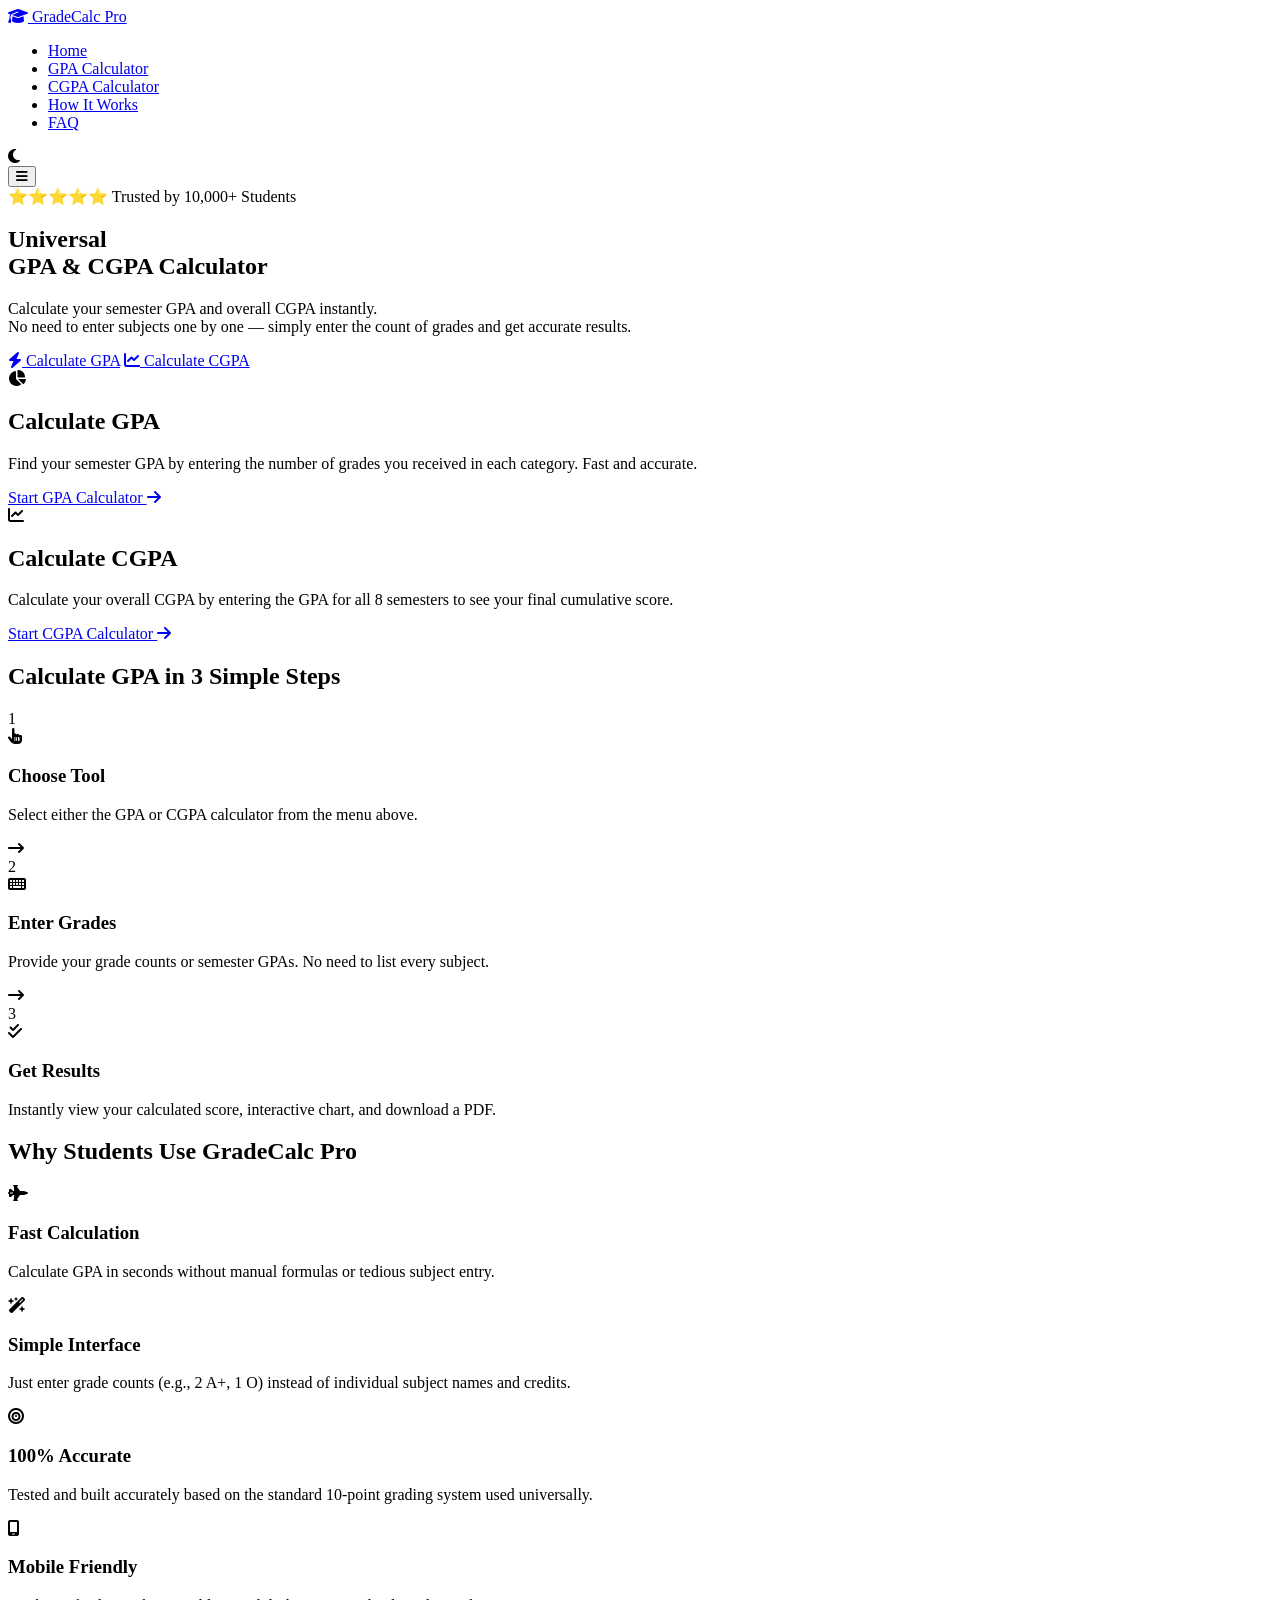
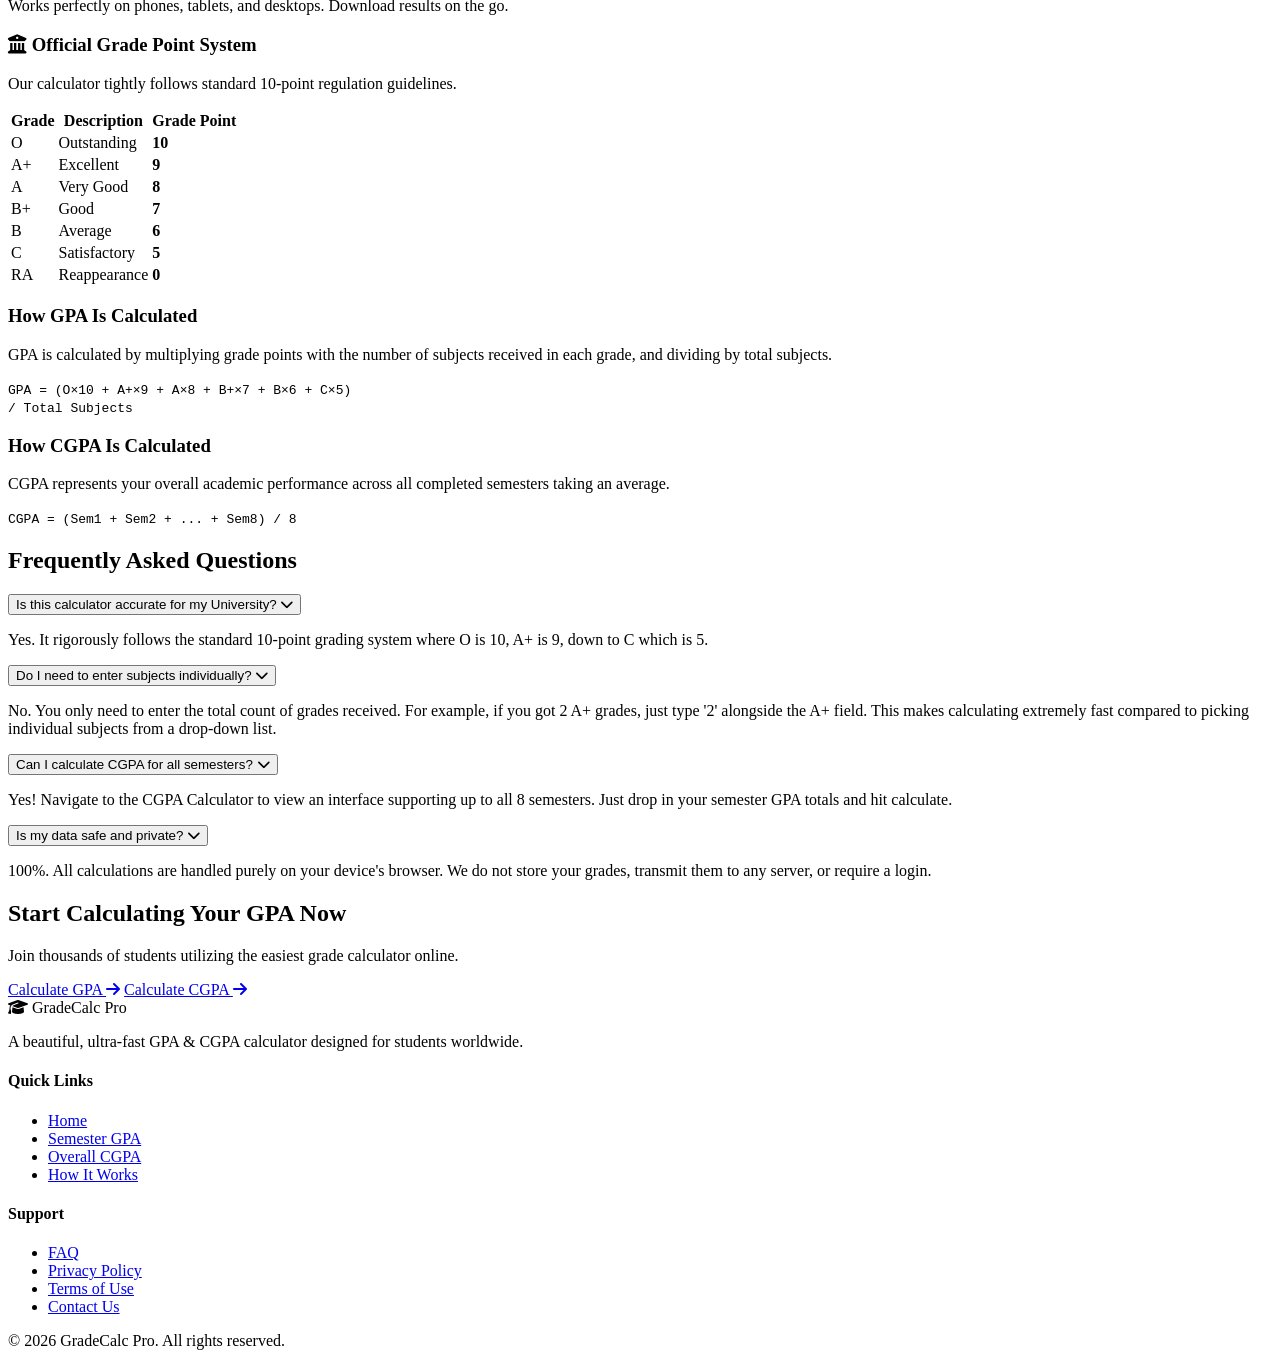
==== commit 134d4244: "Add files via upload" ====
--- a/index.html
+++ b/index.html
@@ -4,18 +4,17 @@
 <head>
     <meta charset="UTF-8">
     <meta name="viewport" content="width=device-width, initial-scale=1.0">
-    <title>Anna University GPA & CGPA Calculator | AU Calc Pro</title>
+    <title>GPA & CGPA Calculator | GradeCalc Pro</title>
     <meta name="description"
-        content="Calculate Anna University GPA and CGPA instantly. Enter grade counts and semester GPAs to get accurate results in seconds based on the official grading system.">
-    <meta name="keywords"
-        content="Anna University GPA calculator, CGPA calculator Anna University, AU GPA calculator, Anna University CGPA calculator, Anna University Grade Point Average">
+        content="Calculate GPA and CGPA instantly. Enter grade counts and semester GPAs to get accurate results in seconds based on the official grading system.">
+    <meta name="keywords" content="GPA calculator, CGPA calculator, Grade Point Average">
     <!-- Google Fonts -->
     <link href="https://fonts.googleapis.com/css2?family=Inter:wght@300;400;500;600;700;800&display=swap"
         rel="stylesheet">
     <!-- Font Awesome -->
     <link rel="stylesheet" href="https://cdnjs.cloudflare.com/ajax/libs/font-awesome/6.4.0/css/all.min.css">
     <!-- Custom CSS -->
-    <link rel="stylesheet" href="style.css">
+    <link rel="stylesheet" href="css/style.css">
 </head>
 
 <body>
@@ -25,7 +24,7 @@
         <div class="container nav-container">
             <a href="index.html" class="logo">
                 <i class="fa-solid fa-graduation-cap"></i>
-                <span>AU Calc Pro</span>
+                <span>GradeCalc Pro</span>
             </a>
 
             <ul class="nav-links">
@@ -51,7 +50,7 @@
             <div class="trust-badge">
                 <span class="stars">⭐⭐⭐⭐⭐</span> Trusted by 10,000+ Students
             </div>
-            <h1>Anna University <br><span class="gradient-text">GPA & CGPA Calculator</span></h1>
+            <h1>Universal <br><span class="gradient-text">GPA & CGPA Calculator</span></h1>
             <p class="hero-subtitle">
                 Calculate your semester GPA and overall CGPA instantly. <br>
                 No need to enter subjects one by one — simply enter the count of grades and get accurate results.
@@ -128,7 +127,7 @@
     <section class="features-section section-padding bg-alt">
         <div class="container">
             <div class="text-center mb-50">
-                <h2 class="section-title">Why Students Use <span class="gradient-text">AU Calc Pro</span></h2>
+                <h2 class="section-title">Why Students Use <span class="gradient-text">GradeCalc Pro</span></h2>
             </div>
 
             <div class="feature-grid">
@@ -147,7 +146,7 @@
                 <div class="feature-box glass-card">
                     <div class="f-icon text-accent"><i class="fa-solid fa-bullseye"></i></div>
                     <h3>100% Accurate</h3>
-                    <p>Tested and built directly based on the latest official Anna University grading system.</p>
+                    <p>Tested and built accurately based on the standard 10-point grading system used universally.</p>
                 </div>
 
                 <div class="feature-box glass-card">
@@ -166,7 +165,7 @@
                 <!-- Left: Grading Table -->
                 <div class="info-block glass-card shadow-lg">
                     <h3><i class="fa-solid fa-building-columns text-primary"></i> Official Grade Point System</h3>
-                    <p class="mb-20 text-muted">Our calculator tightly follows the official Anna University regulation
+                    <p class="mb-20 text-muted">Our calculator tightly follows standard 10-point regulation
                         guidelines.</p>
 
                     <table class="styled-table">
@@ -250,11 +249,11 @@
             <div class="faq-container">
                 <div class="faq-item">
                     <button class="faq-question">
-                        Is this calculator accurate for Anna University?
+                        Is this calculator accurate for my University?
                         <i class="fa-solid fa-chevron-down"></i>
                     </button>
                     <div class="faq-answer">
-                        <p>Yes. It rigorously follows the official Anna University 10-point grading system where O is
+                        <p>Yes. It rigorously follows the standard 10-point grading system where O is
                             10, A+ is 9, down to C which is 5.</p>
                     </div>
                 </div>
@@ -300,7 +299,7 @@
     <section class="cta-section">
         <div class="container text-center relative z-10">
             <h2>Start Calculating Your GPA Now</h2>
-            <p>Join thousands of Anna University students utilizing the easiest grade calculator online.</p>
+            <p>Join thousands of students utilizing the easiest grade calculator online.</p>
             <div class="cta-actions">
                 <a href="gpa.html" class="primary-btn glow-btn cta-btn">Calculate GPA <i
                         class="fa-solid fa-arrow-right"></i></a>
@@ -318,10 +317,10 @@
                 <div class="footer-brand">
                     <div class="logo">
                         <i class="fa-solid fa-graduation-cap text-primary"></i>
-                        <span>AU Calc Pro</span>
-                    </div>
-                    <p class="mt-15 text-muted">A beautiful, ultra-fast GPA & CGPA calculator designed exclusively for
-                        Anna University students.</p>
+                        <span>GradeCalc Pro</span>
+                    </div>
+                    <p class="mt-15 text-muted">A beautiful, ultra-fast GPA & CGPA calculator designed for
+                        students worldwide.</p>
                 </div>
 
                 <div class="footer-links">
@@ -346,7 +345,7 @@
             </div>
 
             <div class="footer-bottom text-center">
-                <p>&copy; 2026 AU Calc Pro. All rights reserved.</p>
+                <p>&copy; 2026 GradeCalc Pro. All rights reserved.</p>
             </div>
         </div>
     </footer>
@@ -354,5 +353,4 @@
     <script src="js/script.js"></script>
 </body>
 
-
-</html>
+</html>
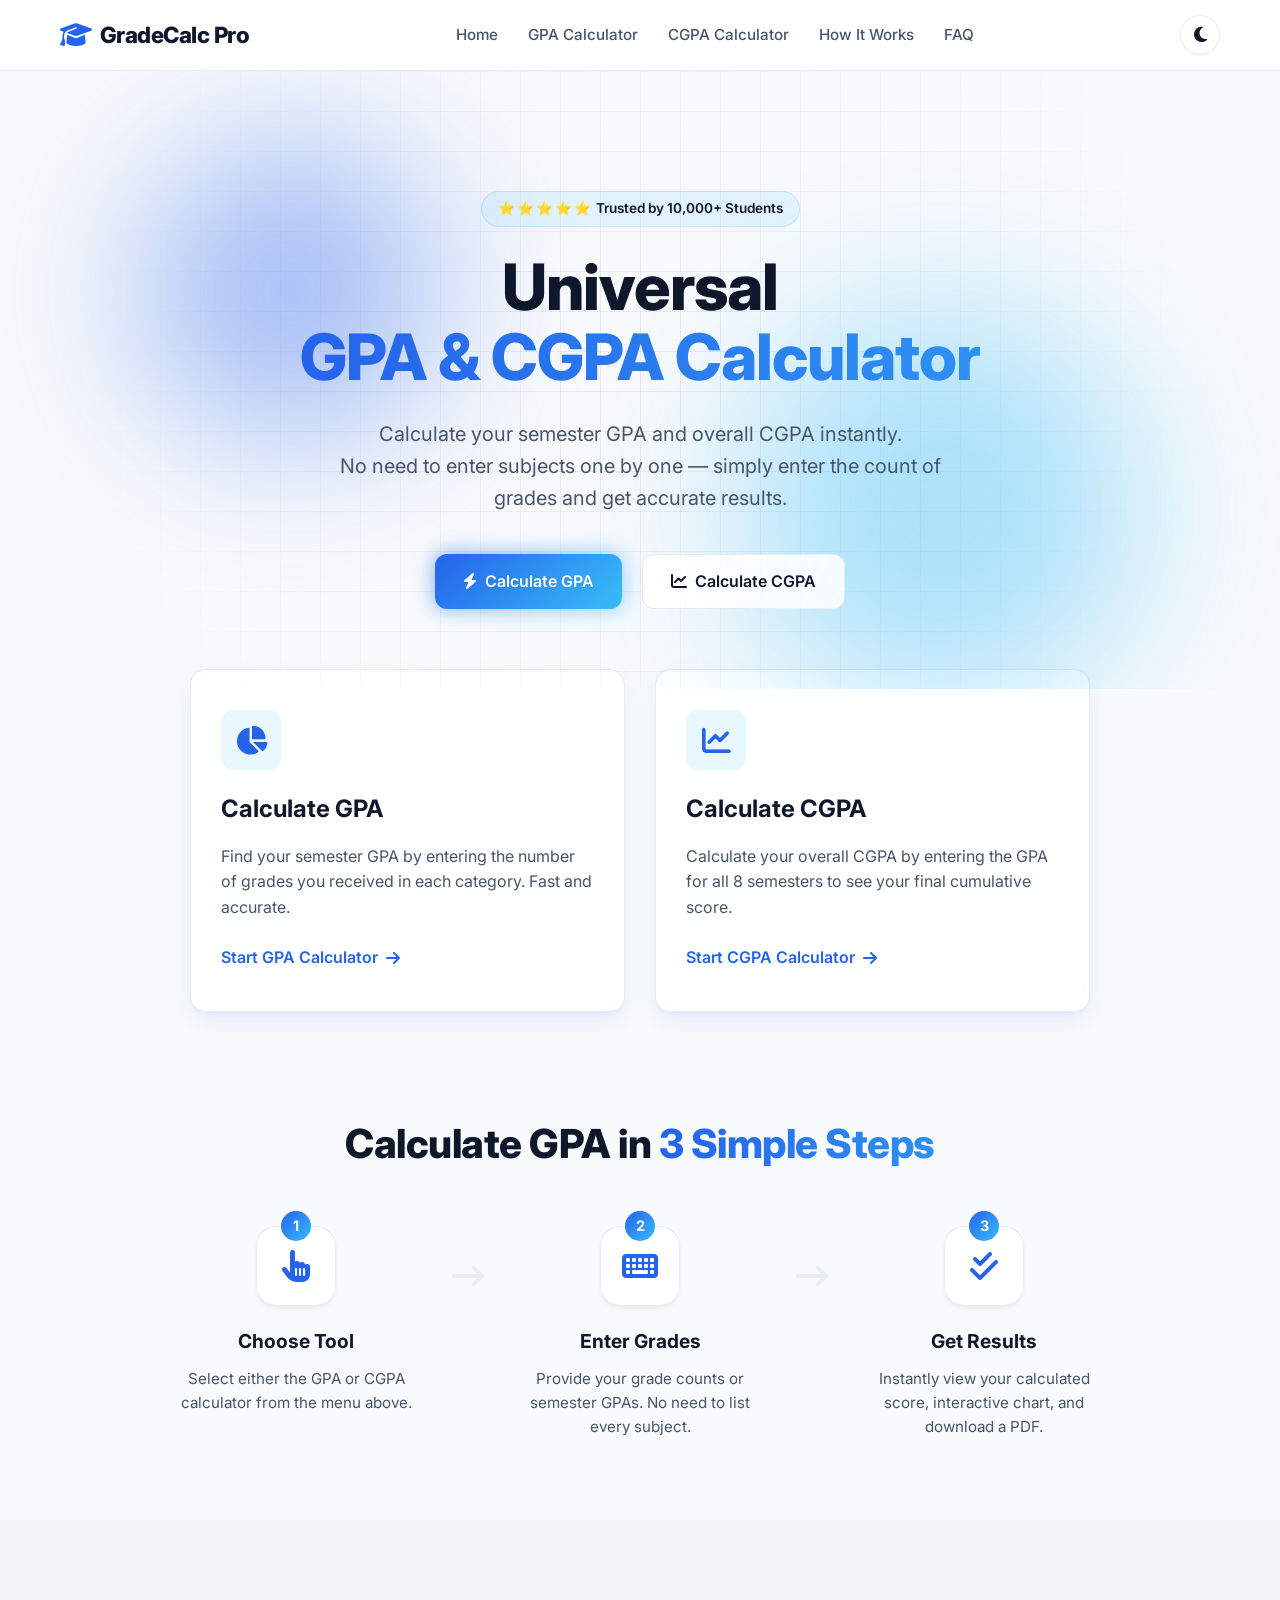
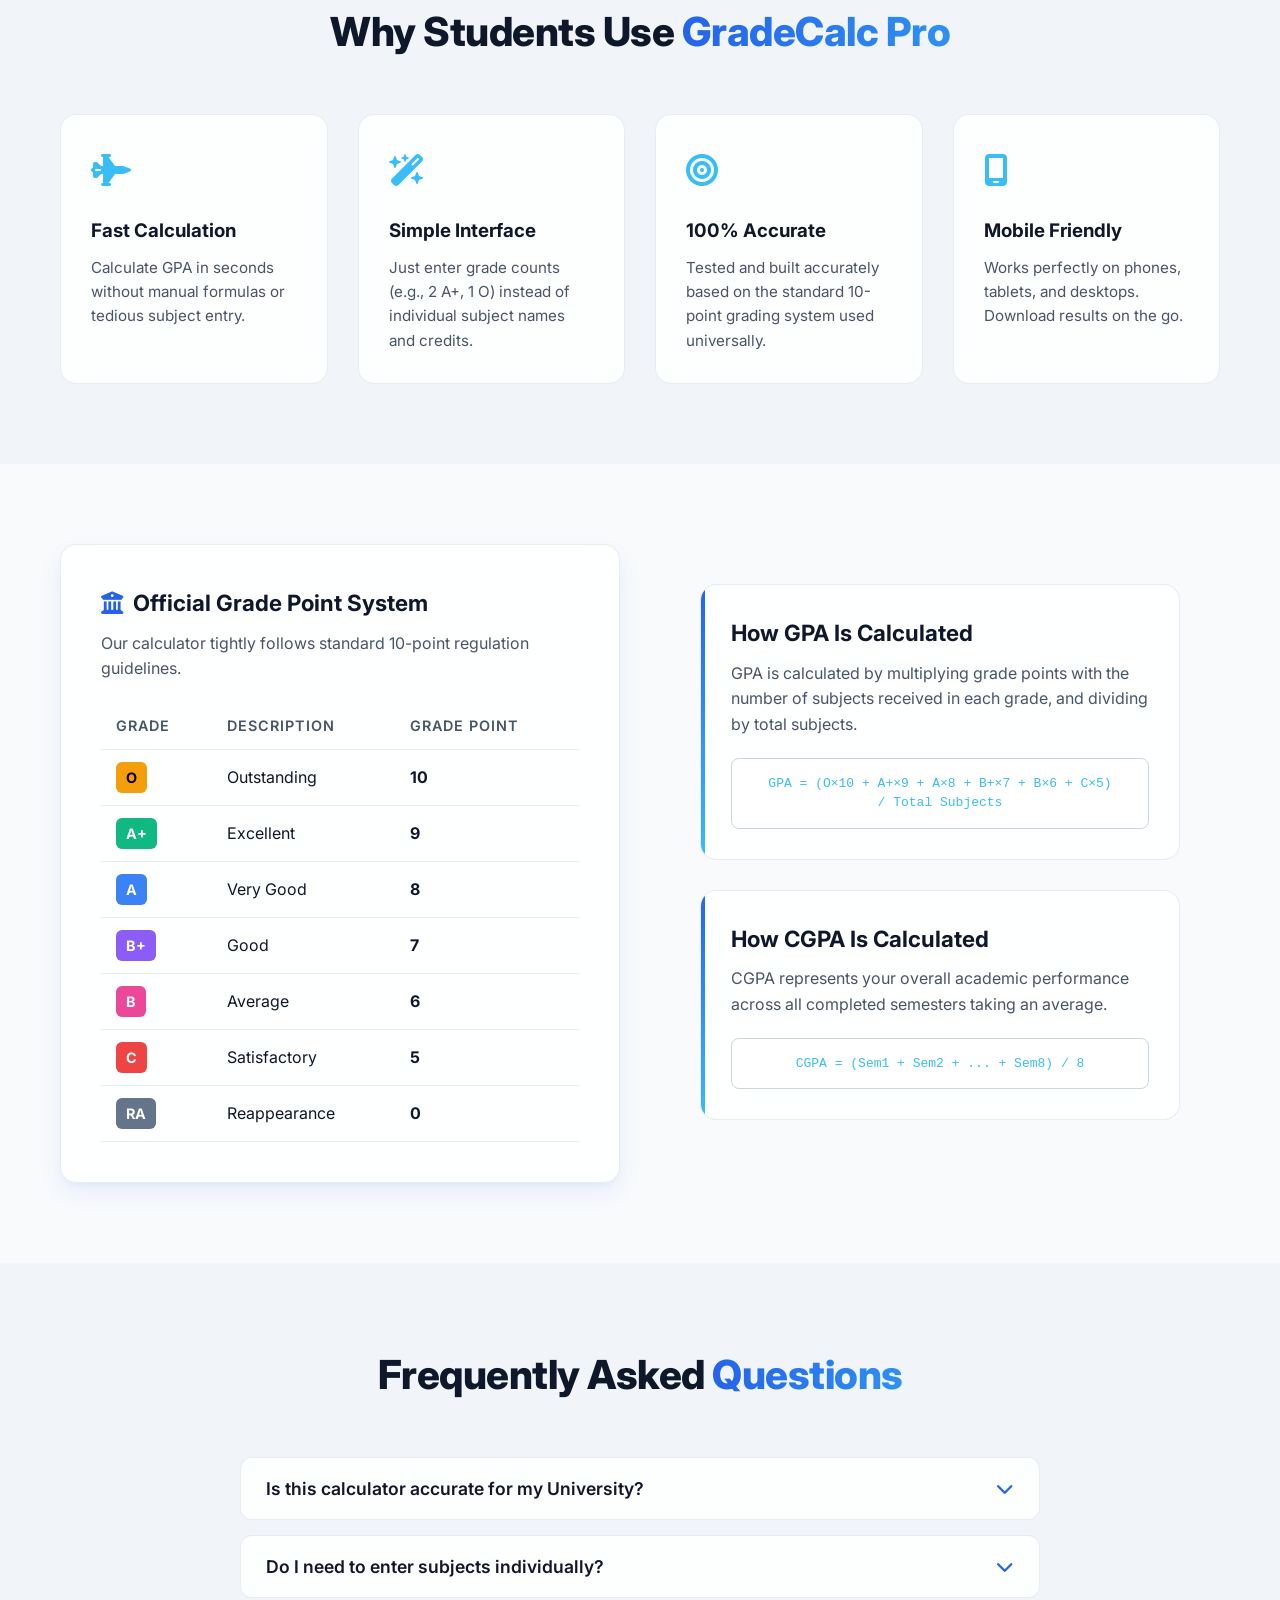
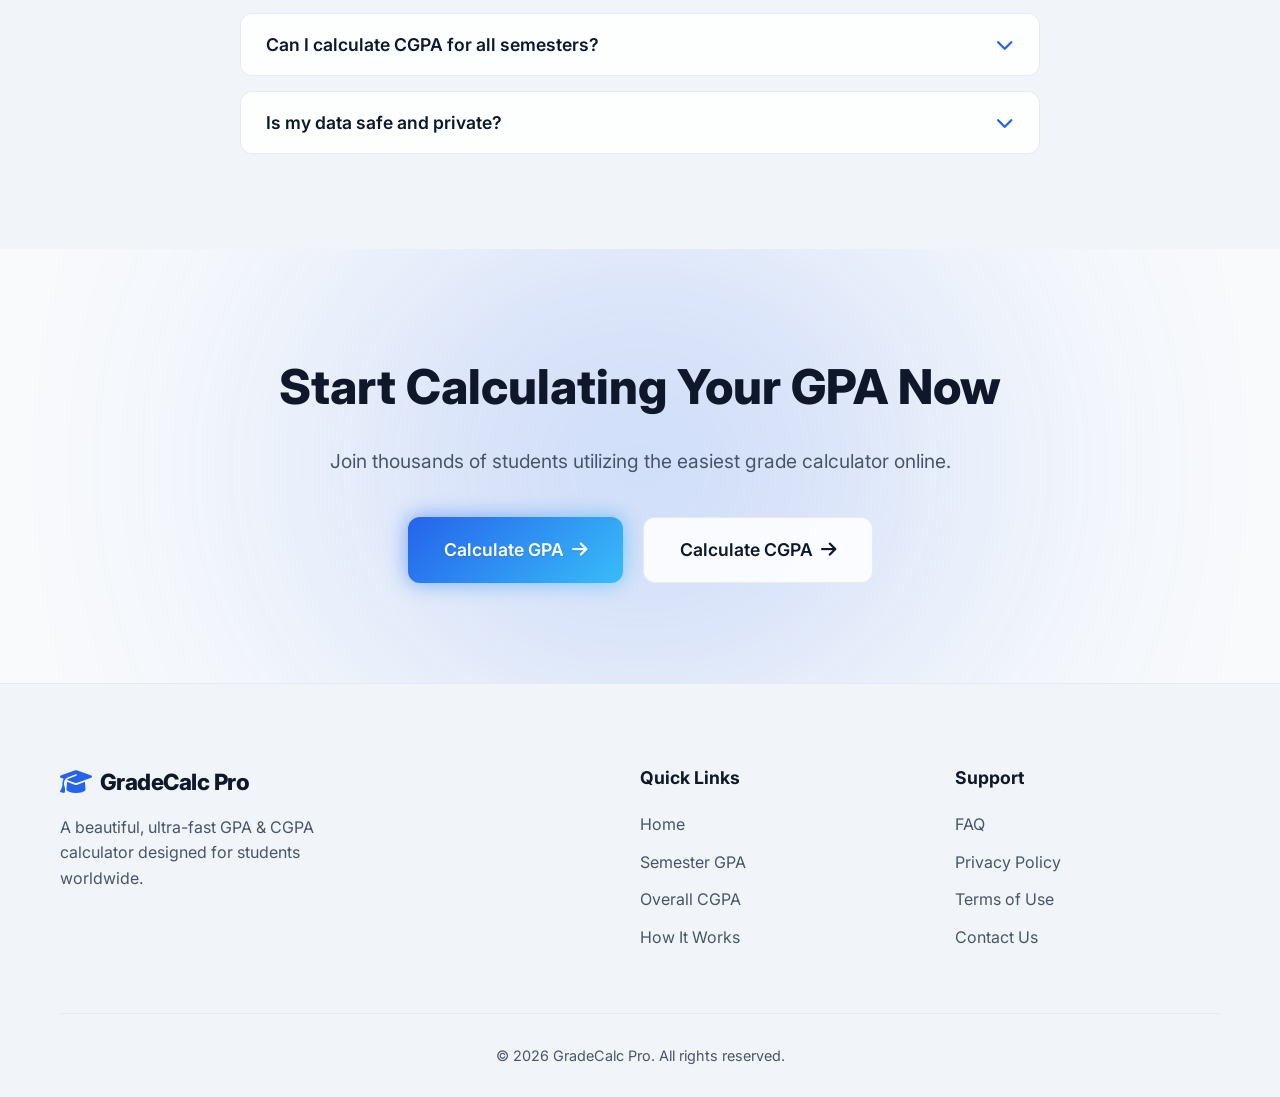
==== commit 314bffda: "Update index.html" ====
--- a/index.html
+++ b/index.html
@@ -14,7 +14,7 @@
     <!-- Font Awesome -->
     <link rel="stylesheet" href="https://cdnjs.cloudflare.com/ajax/libs/font-awesome/6.4.0/css/all.min.css">
     <!-- Custom CSS -->
-    <link rel="stylesheet" href="css/style.css">
+    <link rel="stylesheet" href="style.css">
 </head>
 
 <body>
@@ -353,4 +353,5 @@
     <script src="js/script.js"></script>
 </body>
 
-</html>+
+</html>
--- a/style.css
+++ b/style.css
@@ -0,0 +1,1265 @@
+/* ===== Base Variables & Themes ===== */
+@import url('https://fonts.googleapis.com/css2?family=Inter:wght@300;400;500;600;700;800&display=swap');
+
+:root {
+    /* Light Mode Theme */
+    --bg-main: #f8fafc;
+    --bg-alt: #f1f5f9;
+    --text-main: #0f172a;
+    --text-muted: #475569;
+    --card-bg: rgba(255, 255, 255, 0.85);
+    --card-border: rgba(226, 232, 240, 0.8);
+
+    /* Startup Palette */
+    --primary: #2563eb;
+    --primary-hover: #1d4ed8;
+    --accent: #38bdf8;
+    --gradient: linear-gradient(135deg, #2563eb 0%, #38bdf8 100%);
+    --gradient-text: linear-gradient(to right, #2563eb, #38bdf8);
+    --shadow-sm: 0 4px 6px -1px rgba(0, 0, 0, 0.05), 0 2px 4px -1px rgba(0, 0, 0, 0.03);
+    --shadow-lg: 0 10px 25px -3px rgba(37, 99, 235, 0.1), 0 4px 6px -2px rgba(37, 99, 235, 0.05);
+    --input-bg: #ffffff;
+    --input-border: #cbd5e1;
+    --error: #ef4444;
+
+    /* Grade Colors */
+    --grade-o: #f59e0b;
+    /* Amber */
+    --grade-aplus: #10b981;
+    /* Emerald */
+    --grade-a: #3b82f6;
+    /* Blue */
+    --grade-bplus: #8b5cf6;
+    /* Violet */
+    --grade-b: #ec4899;
+    /* Pink */
+    --grade-c: #ef4444;
+    /* Red */
+    --grade-ra: #64748b;
+    /* Slate */
+}
+
+.dark-theme {
+    /* Dark Mode Theme (Specified) */
+    --bg-main: #0F172A;
+    --bg-alt: #0B1120;
+    --text-main: #F1F5F9;
+    --text-muted: #94A3B8;
+    --card-bg: #1E293B;
+    --card-bg-glass: rgba(30, 41, 59, 0.6);
+    --card-border: rgba(255, 255, 255, 0.08);
+
+    /* Startup Palette */
+    --primary: #38BDF8;
+    --primary-hover: #0ea5e9;
+    --accent: #818CF8;
+    --gradient: linear-gradient(135deg, #38BDF8 0%, #818CF8 100%);
+    --gradient-text: linear-gradient(to right, #38BDF8, #818CF8);
+    --shadow-sm: 0 4px 6px -1px rgba(0, 0, 0, 0.2), 0 2px 4px -1px rgba(0, 0, 0, 0.1);
+    --shadow-lg: 0 10px 30px rgba(0, 0, 0, 0.3);
+    --input-bg: rgba(15, 23, 42, 0.8);
+    --input-border: rgba(255, 255, 255, 0.1);
+    --error: #f87171;
+}
+
+/* ===== Resets & Core ===== */
+* {
+    margin: 0;
+    padding: 0;
+    box-sizing: border-box;
+}
+
+html {
+    scroll-behavior: smooth;
+}
+
+body {
+    font-family: 'Inter', sans-serif;
+    background-color: var(--bg-main);
+    color: var(--text-main);
+    transition: background-color 0.3s ease, color 0.3s ease;
+    line-height: 1.6;
+    overflow-x: hidden;
+}
+
+a {
+    text-decoration: none;
+    color: inherit;
+    transition: all 0.2s ease;
+}
+
+.container {
+    width: 100%;
+    max-width: 1200px;
+    margin: 0 auto;
+    padding: 0 20px;
+}
+
+.section-padding {
+    padding: 80px 0;
+}
+
+.bg-alt {
+    background-color: var(--bg-alt);
+}
+
+.text-center {
+    text-align: center;
+}
+
+.mb-20 {
+    margin-bottom: 20px;
+}
+
+.mb-50 {
+    margin-bottom: 50px;
+}
+
+.mt-15 {
+    margin-top: 15px;
+}
+
+.mt-30 {
+    margin-top: 30px;
+}
+
+.text-muted {
+    color: var(--text-muted);
+}
+
+.text-primary {
+    color: var(--primary);
+}
+
+.text-accent {
+    color: var(--accent);
+}
+
+.relative {
+    position: relative;
+}
+
+.z-10 {
+    z-index: 10;
+}
+
+/* ===== Utilities ===== */
+.gradient-text {
+    background: var(--gradient-text);
+    background-size: 200% auto;
+    -webkit-background-clip: text;
+    background-clip: text;
+    color: transparent;
+    display: inline-block;
+    animation: gradientFlow 3s ease infinite;
+}
+
+@keyframes gradientFlow {
+    0% {
+        background-position: 0% 50%;
+    }
+
+    50% {
+        background-position: 100% 50%;
+    }
+
+    100% {
+        background-position: 0% 50%;
+    }
+}
+
+.glass-card {
+    background: var(--card-bg-glass, var(--card-bg));
+    backdrop-filter: blur(16px);
+    -webkit-backdrop-filter: blur(16px);
+    border: 1px solid var(--card-border);
+    border-radius: 16px;
+}
+
+.shadow-lg {
+    box-shadow: var(--shadow-lg);
+}
+
+/* ===== Navbar (Modern Startup) ===== */
+.sticky-nav {
+    position: sticky;
+    top: 0;
+    z-index: 1000;
+    background: rgba(15, 23, 42, 0.8);
+    backdrop-filter: blur(12px);
+    -webkit-backdrop-filter: blur(12px);
+    border-bottom: 1px solid var(--card-border);
+    padding: 15px 0;
+    transition: all 0.3s ease;
+}
+
+body:not(.dark-theme) .sticky-nav {
+    background: rgba(255, 255, 255, 0.8);
+}
+
+.nav-container {
+    display: flex;
+    justify-content: space-between;
+    align-items: center;
+}
+
+.logo {
+    font-size: 1.4rem;
+    font-weight: 800;
+    display: flex;
+    align-items: center;
+    gap: 8px;
+    letter-spacing: -0.5px;
+}
+
+.logo i {
+    color: var(--primary);
+    font-size: 1.6rem;
+}
+
+.nav-links {
+    display: flex;
+    list-style: none;
+    gap: 30px;
+    font-weight: 500;
+    font-size: 0.95rem;
+}
+
+.nav-links a {
+    color: var(--text-muted);
+}
+
+.nav-links a:hover {
+    color: var(--primary);
+}
+
+.nav-actions {
+    display: flex;
+    align-items: center;
+    gap: 15px;
+}
+
+.theme-toggle {
+    cursor: pointer;
+    width: 40px;
+    height: 40px;
+    display: flex;
+    align-items: center;
+    justify-content: center;
+    border-radius: 50%;
+    background: var(--card-bg);
+    border: 1px solid var(--card-border);
+    font-size: 1.1rem;
+    transition: transform 0.3s ease, color 0.3s ease;
+}
+
+.theme-toggle:hover {
+    transform: rotate(20deg);
+    color: var(--primary);
+}
+
+.menu-toggle {
+    display: none;
+    background: none;
+    border: none;
+    color: var(--text-main);
+    font-size: 1.5rem;
+    cursor: pointer;
+}
+
+/* ===== Buttons ===== */
+.primary-btn,
+.secondary-btn {
+    display: inline-flex;
+    align-items: center;
+    justify-content: center;
+    gap: 8px;
+    padding: 14px 28px;
+    border-radius: 12px;
+    font-weight: 600;
+    font-size: 1rem;
+    transition: all 0.3s ease;
+    border: none;
+    cursor: pointer;
+}
+
+.primary-btn {
+    background: var(--gradient);
+    color: white !important;
+    text-shadow: 0 1px 2px rgba(0, 0, 0, 0.1);
+}
+
+.primary-btn:hover {
+    transform: translateY(-2px);
+    box-shadow: 0 10px 20px -10px var(--primary);
+}
+
+.secondary-btn {
+    background: var(--card-bg);
+    border: 1px solid var(--card-border);
+    color: var(--text-main);
+}
+
+.secondary-btn:hover {
+    border-color: var(--primary);
+    transform: translateY(-2px);
+}
+
+.glow-btn {
+    position: relative;
+}
+
+.glow-btn::after {
+    content: '';
+    position: absolute;
+    inset: -2px;
+    border-radius: 14px;
+    background: var(--gradient);
+    z-index: -1;
+    opacity: 0.5;
+    filter: blur(10px);
+    transition: opacity 0.3s;
+}
+
+.glow-btn:hover::after {
+    opacity: 0.8;
+}
+
+/* ===== Hero Section ===== */
+.hero-section {
+    padding: 120px 0 80px;
+    position: relative;
+    overflow: hidden;
+}
+
+.hero-section::before {
+    content: '';
+    position: absolute;
+    inset: 0;
+    background-image:
+        linear-gradient(to right, rgba(128, 128, 128, 0.15) 1px, transparent 1px),
+        linear-gradient(to bottom, rgba(128, 128, 128, 0.15) 1px, transparent 1px);
+    background-size: 40px 40px;
+    mask-image: radial-gradient(circle at center, black, transparent 80%);
+    -webkit-mask-image: radial-gradient(circle at center, black, transparent 80%);
+    z-index: 1;
+    pointer-events: none;
+}
+
+.hero-content {
+    text-align: center;
+    max-width: 800px;
+    position: relative;
+    z-index: 2;
+    animation: fadeUp 0.8s ease-out;
+}
+
+@keyframes fadeUp {
+    from {
+        opacity: 0;
+        transform: translateY(30px);
+    }
+
+    to {
+        opacity: 1;
+        transform: translateY(0);
+    }
+}
+
+.trust-badge {
+    display: inline-block;
+    padding: 6px 16px;
+    background: rgba(56, 189, 248, 0.1);
+    border: 1px solid rgba(56, 189, 248, 0.2);
+    border-radius: 30px;
+    font-size: 0.85rem;
+    font-weight: 600;
+    color: var(--text-main);
+    margin-bottom: 25px;
+}
+
+.stars {
+    letter-spacing: 2px;
+}
+
+.hero-section h1 {
+    font-size: 4rem;
+    font-weight: 800;
+    line-height: 1.1;
+    letter-spacing: -1px;
+    margin-bottom: 25px;
+}
+
+.hero-subtitle {
+    font-size: 1.25rem;
+    color: var(--text-muted);
+    margin-bottom: 40px;
+    max-width: 650px;
+    margin-left: auto;
+    margin-right: auto;
+}
+
+.hero-buttons {
+    display: flex;
+    gap: 20px;
+    justify-content: center;
+}
+
+/* Ambient Background Blobs */
+.blob {
+    position: absolute;
+    border-radius: 50%;
+    filter: blur(80px);
+    z-index: -1;
+    opacity: 0.4;
+    animation: blobFloat 10s infinite alternate ease-in-out;
+}
+
+@keyframes blobFloat {
+    0% {
+        transform: translate(0, 0) scale(1);
+    }
+
+    33% {
+        transform: translate(30px, -50px) scale(1.1);
+    }
+
+    66% {
+        transform: translate(-20px, 20px) scale(0.9);
+    }
+
+    100% {
+        transform: translate(0, 0) scale(1);
+    }
+}
+
+.blob-1 {
+    width: 300px;
+    height: 300px;
+    background: var(--primary);
+    top: -50px;
+    left: -100px;
+    animation-delay: 0s;
+}
+
+.blob-2 {
+    width: 400px;
+    height: 400px;
+    background: var(--accent);
+    bottom: -100px;
+    right: -100px;
+    animation-direction: alternate-reverse;
+    animation-duration: 12s;
+}
+
+/* ===== Cards Selection Grid ===== */
+.cards-grid {
+    display: grid;
+    grid-template-columns: 1fr 1fr;
+    gap: 30px;
+    max-width: 900px;
+    margin: 0 auto;
+    transform: translateY(-20px);
+}
+
+.action-card {
+    padding: 40px 30px;
+    text-align: left;
+    transition: transform 0.4s cubic-bezier(0.175, 0.885, 0.32, 1.275), box-shadow 0.4s ease, border-color 0.4s ease;
+    display: flex;
+    flex-direction: column;
+}
+
+.action-card:hover {
+    transform: translateY(-12px) scale(1.02);
+    border-color: var(--primary);
+    box-shadow: 0 20px 40px -10px rgba(37, 99, 235, 0.2);
+}
+
+.card-icon {
+    width: 60px;
+    height: 60px;
+    background: rgba(56, 189, 248, 0.1);
+    color: var(--primary);
+    border-radius: 12px;
+    display: flex;
+    align-items: center;
+    justify-content: center;
+    font-size: 1.8rem;
+    margin-bottom: 20px;
+}
+
+.action-card h2 {
+    font-size: 1.5rem;
+    font-weight: 700;
+    margin-bottom: 15px;
+}
+
+.action-card p {
+    color: var(--text-muted);
+    margin-bottom: 25px;
+    flex-grow: 1;
+}
+
+.card-link {
+    font-weight: 600;
+    color: var(--primary);
+    display: inline-flex;
+    align-items: center;
+    gap: 8px;
+}
+
+.card-link i {
+    transition: transform 0.3s;
+}
+
+.action-card:hover .card-link i {
+    transform: translateX(5px);
+}
+
+/* ===== How It Works ===== */
+.section-title {
+    font-size: 2.5rem;
+    font-weight: 800;
+    margin-bottom: 50px;
+    letter-spacing: -0.5px;
+}
+
+.steps-grid {
+    display: flex;
+    justify-content: space-between;
+    align-items: flex-start;
+    max-width: 1000px;
+    margin: 0 auto;
+}
+
+.step-card {
+    flex: 1;
+    position: relative;
+}
+
+.step-number {
+    position: absolute;
+    top: -15px;
+    left: 50%;
+    transform: translateX(-50%);
+    width: 30px;
+    height: 30px;
+    background: var(--gradient);
+    color: white;
+    font-weight: bold;
+    border-radius: 50%;
+    display: flex;
+    align-items: center;
+    justify-content: center;
+    font-size: 0.9rem;
+}
+
+.step-icon {
+    width: 80px;
+    height: 80px;
+    background: var(--card-bg);
+    border: 1px solid var(--card-border);
+    border-radius: 20px;
+    display: flex;
+    align-items: center;
+    justify-content: center;
+    font-size: 2rem;
+    color: var(--primary);
+    margin: 0 auto 20px;
+    box-shadow: var(--shadow-sm);
+}
+
+.step-card h3 {
+    margin-bottom: 10px;
+    font-size: 1.2rem;
+}
+
+.step-card p {
+    color: var(--text-muted);
+    font-size: 0.95rem;
+    max-width: 250px;
+    margin: 0 auto;
+}
+
+.step-line {
+    font-size: 2rem;
+    color: var(--card-border);
+    margin-top: 25px;
+}
+
+/* ===== Features Grid ===== */
+.feature-grid {
+    display: grid;
+    grid-template-columns: repeat(auto-fit, minmax(250px, 1fr));
+    gap: 30px;
+}
+
+.feature-box {
+    padding: 30px;
+    text-align: left;
+    transition: transform 0.3s;
+}
+
+.feature-box:hover {
+    transform: translateY(-5px);
+}
+
+.f-icon {
+    font-size: 2rem;
+    margin-bottom: 20px;
+}
+
+.feature-box h3 {
+    margin-bottom: 10px;
+}
+
+.feature-box p {
+    color: var(--text-muted);
+    font-size: 0.95rem;
+}
+
+/* ===== Info & Grading System ===== */
+.split-layout {
+    display: grid;
+    grid-template-columns: 1fr 1fr;
+    gap: 40px;
+    align-items: start;
+}
+
+.info-block {
+    padding: 40px;
+}
+
+.info-block h3 {
+    font-size: 1.4rem;
+    margin-bottom: 10px;
+    display: flex;
+    align-items: center;
+    gap: 10px;
+}
+
+.styled-table {
+    width: 100%;
+    border-collapse: collapse;
+    margin-top: 20px;
+}
+
+.styled-table th,
+.styled-table td {
+    padding: 12px 15px;
+    text-align: left;
+    border-bottom: 1px solid var(--card-border);
+}
+
+.styled-table th {
+    font-weight: 600;
+    color: var(--text-muted);
+    font-size: 0.9rem;
+    text-transform: uppercase;
+    letter-spacing: 1px;
+}
+
+.badge {
+    display: inline-block;
+    padding: 4px 10px;
+    border-radius: 6px;
+    font-weight: 700;
+    font-size: 0.9rem;
+    color: #fff;
+}
+
+.badge-o {
+    background: var(--grade-o);
+    color: #000;
+}
+
+.badge-aplus {
+    background: var(--grade-aplus);
+}
+
+.badge-a {
+    background: var(--grade-a);
+}
+
+.badge-bplus {
+    background: var(--grade-bplus);
+}
+
+.badge-b {
+    background: var(--grade-b);
+}
+
+.badge-c {
+    background: var(--grade-c);
+}
+
+.badge-ra {
+    background: var(--grade-ra);
+}
+
+.explanation-box {
+    background: var(--card-bg);
+    border: 1px solid var(--card-border);
+    border-radius: 16px;
+    padding: 30px;
+    position: relative;
+    overflow: hidden;
+}
+
+.explanation-box::before {
+    content: '';
+    position: absolute;
+    left: 0;
+    top: 0;
+    height: 100%;
+    width: 4px;
+    background: var(--gradient);
+}
+
+.formula-box {
+    background: var(--input-bg);
+    border: 1px solid var(--input-border);
+    padding: 15px;
+    border-radius: 8px;
+    margin-top: 20px;
+    font-family: monospace;
+    color: var(--accent);
+    text-align: center;
+    line-height: 1.5;
+}
+
+/* ===== FAQ ===== */
+.faq-container {
+    max-width: 800px;
+    margin: 0 auto;
+}
+
+.faq-item {
+    background: var(--card-bg);
+    border: 1px solid var(--card-border);
+    border-radius: 12px;
+    margin-bottom: 15px;
+    overflow: hidden;
+}
+
+.faq-question {
+    width: 100%;
+    text-align: left;
+    background: none;
+    border: none;
+    padding: 20px 25px;
+    font-size: 1.1rem;
+    font-weight: 600;
+    color: var(--text-main);
+    cursor: pointer;
+    display: flex;
+    justify-content: space-between;
+    align-items: center;
+    font-family: inherit;
+}
+
+.faq-question i {
+    transition: transform 0.3s;
+    color: var(--primary);
+}
+
+.faq-item.active .faq-question i {
+    transform: rotate(180deg);
+}
+
+.faq-answer {
+    padding: 0 25px;
+    max-height: 0;
+    overflow: hidden;
+    transition: max-height 0.4s ease, padding 0.4s ease;
+    color: var(--text-muted);
+}
+
+.faq-item.active .faq-answer {
+    padding: 0 25px 20px;
+    max-height: 200px;
+}
+
+/* ===== CTA Section ===== */
+.cta-section {
+    padding: 100px 0;
+    position: relative;
+    overflow: hidden;
+    background: #0B1120;
+    color: white;
+}
+
+body:not(.dark-theme) .cta-section {
+    background: var(--bg-main);
+    color: var(--text-main);
+}
+
+body:not(.dark-theme) .cta-section h2 {
+    color: var(--text-main);
+}
+
+body:not(.dark-theme) .cta-section p {
+    color: var(--text-muted);
+}
+
+.cta-section h2 {
+    font-size: 3rem;
+    font-weight: 800;
+    margin-bottom: 20px;
+}
+
+.cta-section p {
+    color: #94A3B8;
+    font-size: 1.2rem;
+    margin-bottom: 40px;
+}
+
+.cta-actions {
+    display: flex;
+    justify-content: center;
+    gap: 20px;
+}
+
+.cta-btn {
+    padding: 18px 36px;
+    font-size: 1.1rem;
+}
+
+.bg-white {
+    background: white;
+    border: none;
+}
+
+.cta-bg-glow {
+    position: absolute;
+    top: 50%;
+    left: 50%;
+    transform: translate(-50%, -50%);
+    width: 600px;
+    height: 400px;
+    background: var(--primary);
+    filter: blur(150px);
+    opacity: 0.3;
+    z-index: 1;
+    border-radius: 50%;
+}
+
+/* ===== Footer ===== */
+.modern-footer {
+    background: var(--bg-alt);
+    border-top: 1px solid var(--card-border);
+    padding: 80px 0 30px;
+}
+
+.footer-grid {
+    display: grid;
+    grid-template-columns: 2fr 1fr 1fr;
+    gap: 50px;
+    margin-bottom: 50px;
+}
+
+.footer-brand p {
+    max-width: 300px;
+}
+
+.footer-links h4 {
+    font-size: 1.1rem;
+    margin-bottom: 20px;
+}
+
+.footer-links ul {
+    list-style: none;
+}
+
+.footer-links li {
+    margin-bottom: 12px;
+}
+
+.footer-links a {
+    color: var(--text-muted);
+}
+
+.footer-links a:hover {
+    color: var(--primary);
+}
+
+.footer-bottom {
+    padding-top: 30px;
+    border-top: 1px solid var(--card-border);
+    color: var(--text-muted);
+    font-size: 0.9rem;
+}
+
+/* ===== Calc Pages Specific Updates ===== */
+.calc-container {
+    padding-top: 40px;
+    padding-bottom: 60px;
+    min-height: 80vh;
+}
+
+.page-header {
+    text-align: center;
+    margin-bottom: 50px;
+    padding-top: 20px;
+}
+
+.page-header h2 {
+    font-size: 3rem;
+    font-weight: 800;
+    letter-spacing: -1px;
+}
+
+/* Keep existing forms from old style.css logic */
+.app-layout {
+    display: grid;
+    grid-template-columns: 1fr 1fr;
+    gap: 30px;
+    align-items: start;
+}
+
+.input-panel,
+.result-panel {
+    padding: 40px;
+}
+
+.flex-column {
+    display: flex;
+    flex-direction: column;
+}
+
+.flex-grow {
+    flex-grow: 1;
+    display: flex;
+    align-items: center;
+    justify-content: center;
+}
+
+.w-100 {
+    width: 100%;
+}
+
+.form-group {
+    margin-bottom: 20px;
+}
+
+.form-group label {
+    display: block;
+    font-size: 0.95rem;
+    font-weight: 600;
+    margin-bottom: 10px;
+    color: var(--text-muted);
+}
+
+.form-group input {
+    width: 100%;
+    padding: 15px 20px;
+    border-radius: 12px;
+    border: 1px solid var(--input-border);
+    background: var(--input-bg);
+    color: var(--text-main);
+    font-family: inherit;
+    font-size: 1.05rem;
+    transition: all 0.3s;
+    outline: none;
+}
+
+.form-group input:focus {
+    border-color: var(--primary);
+    box-shadow: 0 0 0 3px rgba(56, 189, 248, 0.2);
+}
+
+.main-input input {
+    font-size: 1.5rem;
+    font-weight: 700;
+    text-align: center;
+}
+
+.grades-grid,
+.semesters-grid {
+    display: grid;
+    grid-template-columns: 1fr 1fr;
+    gap: 20px;
+}
+
+.grade-input-group label {
+    display: flex;
+    justify-content: space-between;
+    align-items: center;
+    padding: 10px 15px;
+    border-radius: 10px 10px 0 0;
+    margin-bottom: 0;
+    color: #fff;
+}
+
+.grade-input-group small {
+    font-weight: 500;
+    opacity: 0.9;
+}
+
+.grade-input-group input {
+    border-radius: 0 0 10px 10px;
+    border-top: none;
+    text-align: center;
+    font-weight: 700;
+}
+
+.error-msg {
+    color: var(--error);
+    background: rgba(248, 113, 113, 0.1);
+    padding: 15px;
+    border-radius: 10px;
+    border: 1px solid rgba(248, 113, 113, 0.2);
+    font-weight: 500;
+    display: none;
+    align-items: center;
+    gap: 10px;
+    margin-top: 20px;
+    animation: shake 0.5s;
+}
+
+/* Result Panel */
+.result-header {
+    display: flex;
+    justify-content: space-between;
+    align-items: center;
+    margin-bottom: 30px;
+    padding-bottom: 20px;
+    border-bottom: 1px solid var(--card-border);
+}
+
+.result-actions {
+    display: flex;
+    gap: 10px;
+}
+
+.icon-btn {
+    width: 40px;
+    height: 40px;
+    border-radius: 10px;
+    border: 1px solid var(--input-border);
+    background: var(--input-bg);
+    color: var(--text-main);
+    cursor: pointer;
+    transition: all 0.2s;
+    display: flex;
+    align-items: center;
+    justify-content: center;
+    font-size: 1.1rem;
+}
+
+.icon-btn:hover {
+    background: var(--gradient);
+    color: white;
+    border-color: transparent;
+}
+
+.score-circle-container {
+    display: flex;
+    justify-content: center;
+    margin: 40px 0;
+}
+
+.score-circle {
+    position: relative;
+    width: 220px;
+    height: 220px;
+}
+
+.score-circle svg {
+    width: 100%;
+    height: 100%;
+    transform: rotate(-90deg);
+}
+
+.score-circle circle {
+    fill: none;
+    stroke-width: 8;
+    stroke-linecap: round;
+}
+
+.score-circle .bg {
+    stroke: var(--input-border);
+}
+
+.score-circle .progress {
+    stroke: var(--primary);
+    stroke-dasharray: 283;
+    stroke-dashoffset: 283;
+    transition: stroke-dashoffset 1.5s cubic-bezier(0.1, 0.7, 0.1, 1);
+}
+
+.score-value {
+    position: absolute;
+    top: 50%;
+    left: 50%;
+    transform: translate(-50%, -50%);
+    text-align: center;
+}
+
+.score-value span {
+    display: block;
+    font-size: 3.5rem;
+    font-weight: 800;
+    line-height: 1;
+    background: var(--gradient-text);
+    -webkit-background-clip: text;
+    background-clip: text;
+    color: transparent;
+}
+
+.score-value small {
+    font-size: 1rem;
+    color: var(--text-muted);
+    font-weight: 600;
+    text-transform: uppercase;
+    letter-spacing: 2px;
+    margin-top: 5px;
+    display: block;
+}
+
+.chart-container {
+    width: 100%;
+    height: 250px;
+    margin-top: 40px;
+    position: relative;
+    display: none;
+}
+
+.performance-msg {
+    text-align: center;
+    margin-top: 25px;
+    font-size: 1.1rem;
+    font-weight: 600;
+    color: var(--accent);
+}
+
+/* PDF Report Table */
+.pdf-breakdown-table {
+    width: 100%;
+    margin-top: 30px;
+    border-collapse: collapse;
+    display: none;
+    /* hidden normally, shown during PDF export */
+    font-size: 0.9rem;
+}
+
+.pdf-breakdown-table th,
+.pdf-breakdown-table td {
+    padding: 10px;
+    border: 1px solid var(--card-border);
+    text-align: center;
+    color: var(--text-main);
+}
+
+.pdf-breakdown-table th {
+    background-color: var(--bg-alt);
+    color: var(--text-main);
+    font-weight: 700;
+}
+
+.pdf-breakdown-table tbody tr:nth-child(even) {
+    background-color: var(--bg-alt);
+}
+
+.pdf-breakdown-table.theme-light {
+    border: 1px solid #e2e8f0;
+}
+
+.pdf-breakdown-table.theme-light th,
+.pdf-breakdown-table.theme-light td {
+    border: 1px solid #e2e8f0;
+    color: #0f172a;
+}
+
+.pdf-breakdown-table.theme-light th {
+    background-color: #f8fafc;
+}
+
+.pdf-breakdown-table.theme-light tbody tr:nth-child(even) {
+    background-color: #f1f5f9;
+}
+
+@keyframes shake {
+
+    0%,
+    100% {
+        transform: translateX(0);
+    }
+
+    25% {
+        transform: translateX(-5px);
+    }
+
+    50% {
+        transform: translateX(5px);
+    }
+
+    75% {
+        transform: translateX(-5px);
+    }
+}
+
+/* Badge Colors setup */
+.o-grade {
+    background: var(--grade-o);
+    color: #000 !important;
+}
+
+.aplus-grade {
+    background: var(--grade-aplus);
+}
+
+.a-grade {
+    background: var(--grade-a);
+}
+
+.bplus-grade {
+    background: var(--grade-bplus);
+}
+
+.b-grade {
+    background: var(--grade-b);
+}
+
+.c-grade {
+    background: var(--grade-c);
+}
+
+/* Responsive */
+@media (max-width: 900px) {
+    .nav-links {
+        display: none;
+    }
+
+    /* Add hamburger logic here if needed */
+    .menu-toggle {
+        display: block;
+    }
+
+    .hero-section h1 {
+        font-size: 2.8rem;
+    }
+
+    .cards-grid,
+    .steps-grid,
+    .split-layout,
+    .app-layout {
+        grid-template-columns: 1fr;
+        flex-direction: column;
+    }
+
+    .step-line {
+        display: none;
+    }
+
+    .footer-grid {
+        grid-template-columns: 1fr;
+        gap: 30px;
+        text-align: center;
+    }
+
+    .footer-brand p {
+        margin: 15px auto;
+    }
+}
